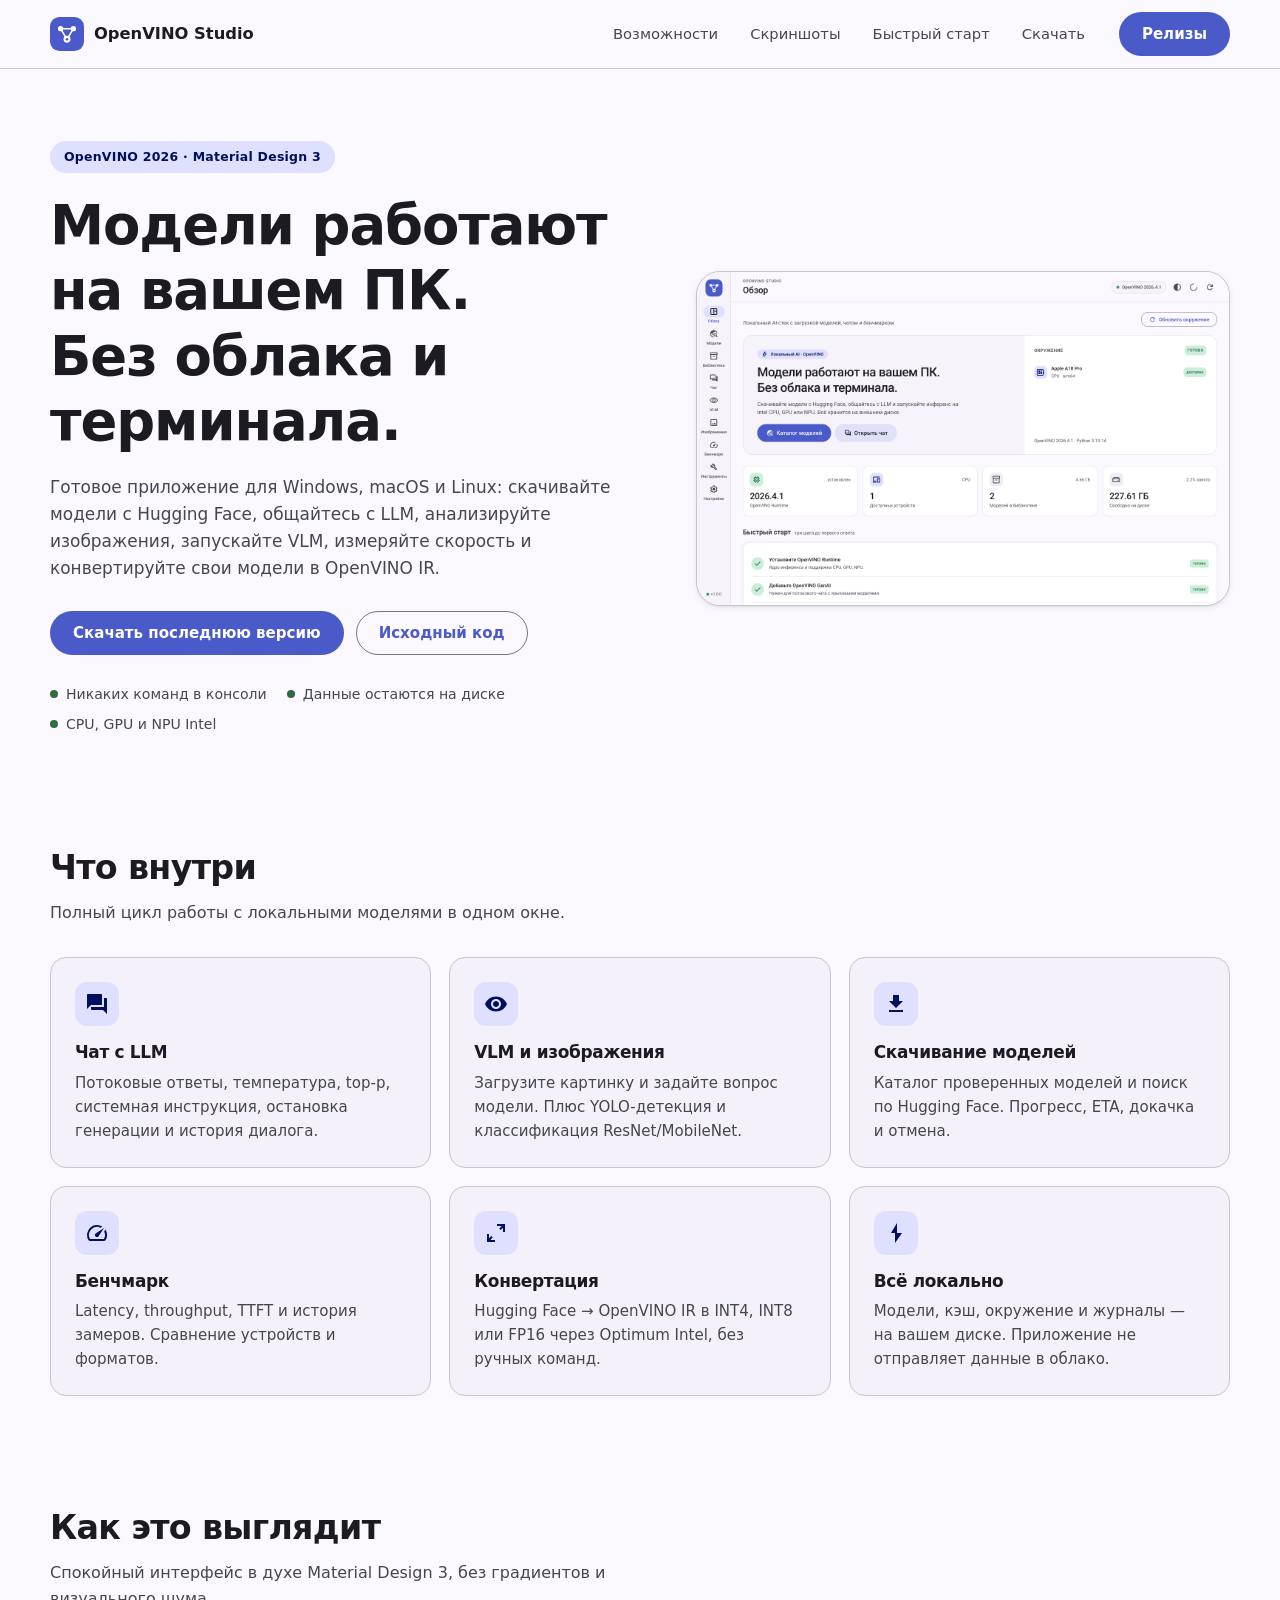
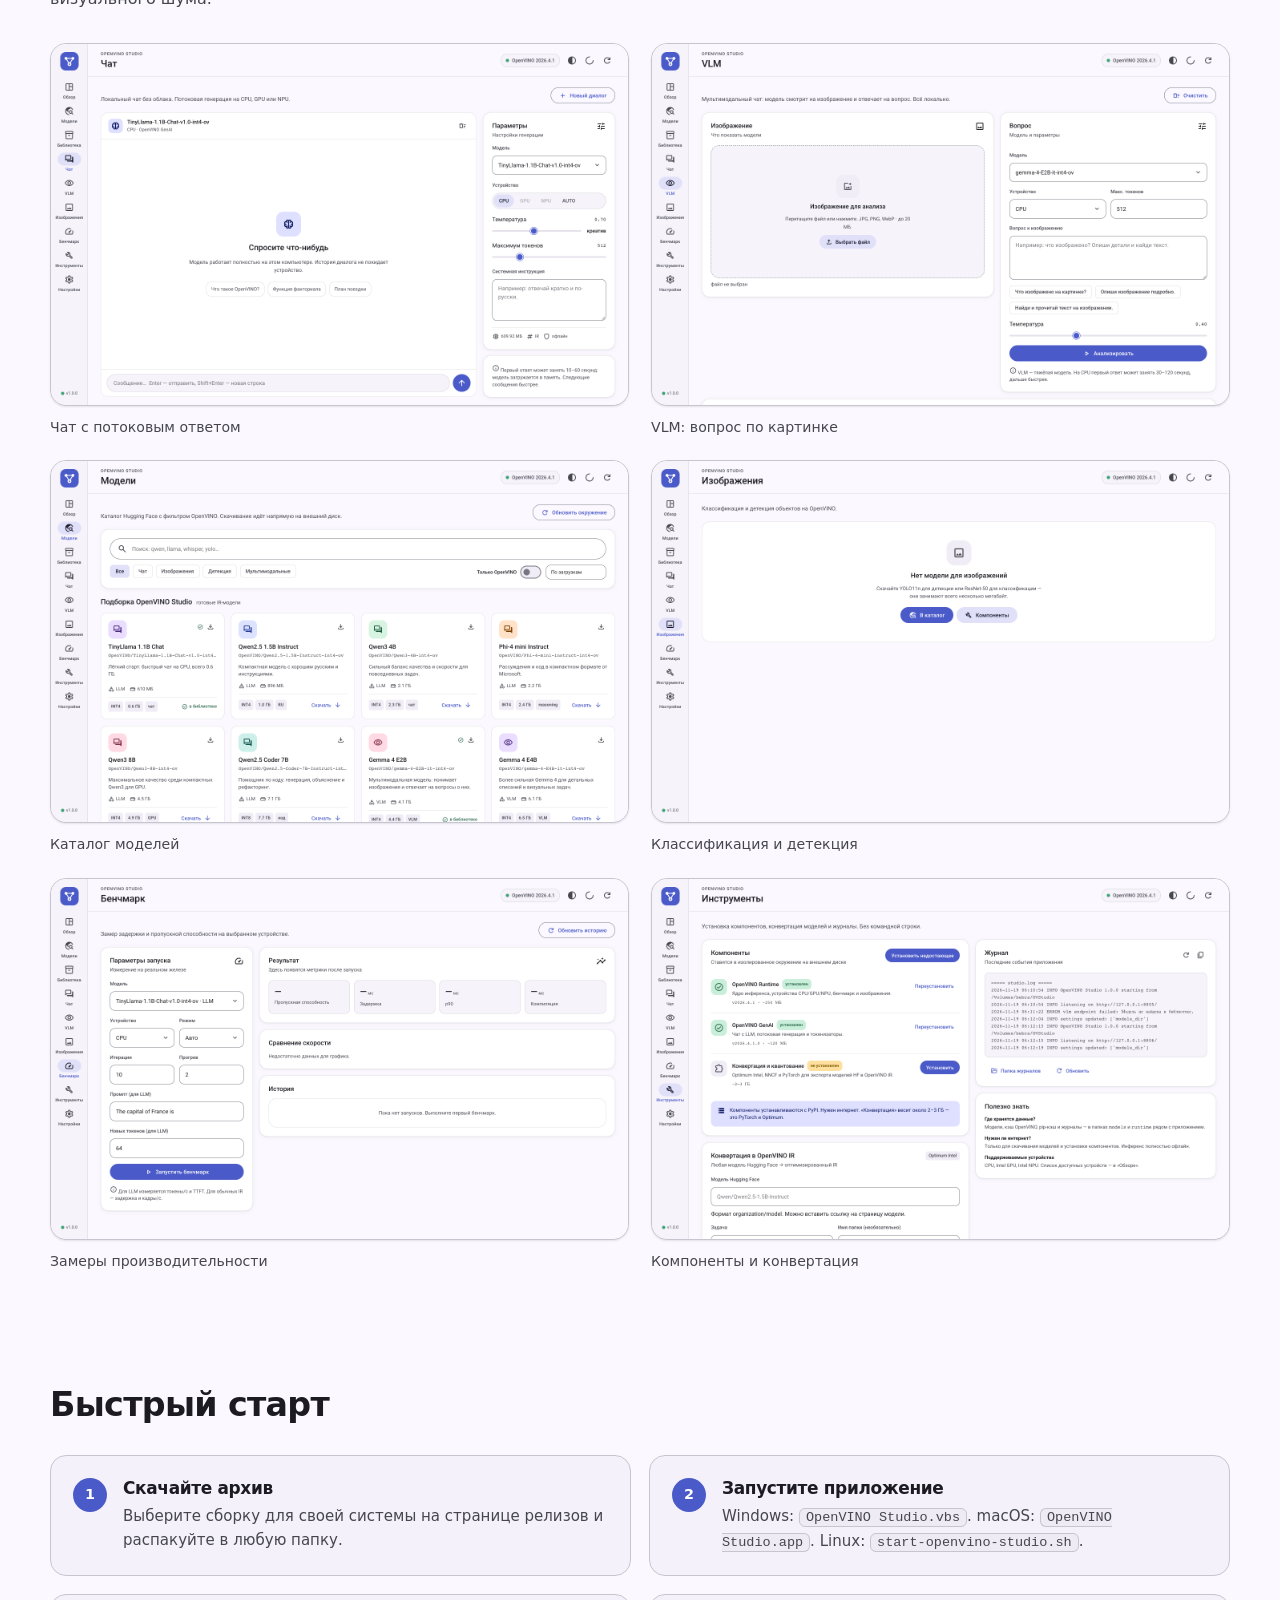
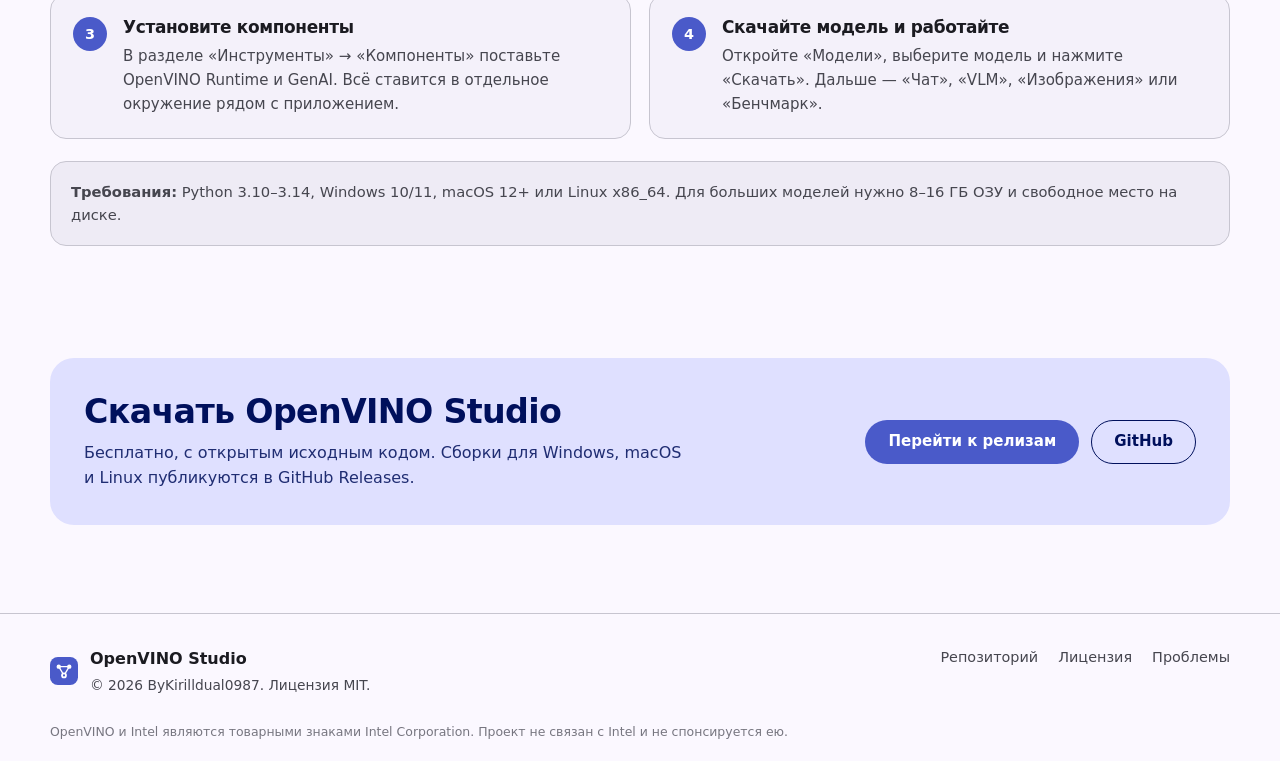
==== docs/index.html @ f20f64ff "OpenVINO Studio 1.1.0 — local AI desktop app with LLM, VLM, vision and benchmarks" ====
<!DOCTYPE html>
<html lang="ru">
<head>
<meta charset="utf-8">
<meta name="viewport" content="width=device-width, initial-scale=1">
<title>OpenVINO Studio — локальный ИИ без терминала</title>
<meta name="description" content="OpenVINO Studio — настольное приложение для запуска моделей на OpenVINO: чат с LLM, VLM, изображения, бенчмарк и конвертация. Без терминала. Windows, macOS, Linux.">
<meta property="og:title" content="OpenVINO Studio">
<meta property="og:description" content="Локальный ИИ на вашем ПК. Без облака и терминала.">
<meta property="og:image" content="assets/overview.png">
<link rel="icon" href="assets/logo.svg" type="image/svg+xml">
<link rel="stylesheet" href="styles.css">
</head>
<body>
<header class="topbar">
  <div class="wrap topbar-inner">
    <a class="brand" href="#top">
      <img src="assets/logo.svg" alt="" width="34" height="34">
      <span>OpenVINO Studio</span>
    </a>
    <nav class="nav">
      <a href="#features">Возможности</a>
      <a href="#screens">Скриншоты</a>
      <a href="#start">Быстрый старт</a>
      <a href="#download">Скачать</a>
    </nav>
    <a class="btn filled" href="https://github.com/kirilldual0987/openvino-studio/releases/latest">Релизы</a>
  </div>
</header>

<main id="top">
  <section class="hero wrap">
    <div class="hero-copy">
      <span class="chip">OpenVINO 2026 · Material Design 3</span>
      <h1>Модели работают на вашем ПК.<br>Без облака и терминала.</h1>
      <p class="lead">Готовое приложение для Windows, macOS и Linux: скачивайте модели с Hugging Face, общайтесь с LLM, анализируйте изображения, запускайте VLM, измеряйте скорость и конвертируйте свои модели в OpenVINO IR.</p>
      <div class="hero-actions">
        <a class="btn filled" href="https://github.com/kirilldual0987/openvino-studio/releases/latest">Скачать последнюю версию</a>
        <a class="btn outlined" href="https://github.com/kirilldual0987/openvino-studio">Исходный код</a>
      </div>
      <ul class="hero-facts">
        <li>Никаких команд в консоли</li>
        <li>Данные остаются на диске</li>
        <li>CPU, GPU и NPU Intel</li>
      </ul>
    </div>
    <div class="hero-art">
      <img src="assets/overview.png" alt="Обзор OpenVINO Studio" loading="lazy">
    </div>
  </section>

  <section class="wrap features" id="features">
    <h2>Что внутри</h2>
    <p class="section-lead">Полный цикл работы с локальными моделями в одном окне.</p>
    <div class="grid">
      <article class="card">
        <div class="card-icon"><svg viewBox="0 0 24 24" width="24" height="24" aria-hidden="true"><path fill="currentColor" d="M21 6h-2v9H6v2c0 .55.45 1 1 1h11l4 4V7c0-.55-.45-1-1-1zm-4 6V3c0-.55-.45-1-1-1H3c-.55 0-1 .45-1 1v14l4-4h10c.55 0 1-.45 1-1z"/></svg></div>
        <h3>Чат с LLM</h3>
        <p>Потоковые ответы, температура, top-p, системная инструкция, остановка генерации и история диалога.</p>
      </article>
      <article class="card">
        <div class="card-icon"><svg viewBox="0 0 24 24" width="24" height="24" aria-hidden="true"><path fill="currentColor" d="M12 4.5C7 4.5 2.73 7.61 1 12c1.73 4.39 6 7.5 11 7.5s9.27-3.11 11-7.5c-1.73-4.39-6-7.5-11-7.5zm0 12.5c-2.76 0-5-2.24-5-5s2.24-5 5-5 5 2.24 5 5-2.24 5-5 5zm0-8c-1.66 0-3 1.34-3 3s1.34 3 3 3 3-1.34 3-3-1.34-3-3-3z"/></svg></div>
        <h3>VLM и изображения</h3>
        <p>Загрузите картинку и задайте вопрос модели. Плюс YOLO-детекция и классификация ResNet/MobileNet.</p>
      </article>
      <article class="card">
        <div class="card-icon"><svg viewBox="0 0 24 24" width="24" height="24" aria-hidden="true"><path fill="currentColor" d="M19 9h-4V3H9v6H5l7 7 7-7zM5 18v2h14v-2H5z"/></svg></div>
        <h3>Скачивание моделей</h3>
        <p>Каталог проверенных моделей и поиск по Hugging Face. Прогресс, ETA, докачка и отмена.</p>
      </article>
      <article class="card">
        <div class="card-icon"><svg viewBox="0 0 24 24" width="24" height="24" aria-hidden="true"><path fill="currentColor" d="M20.38 8.57l-1.23 1.85a8 8 0 0 1-.22 7.58H5.07A8 8 0 0 1 15.58 6.85l1.85-1.23A10 10 0 0 0 3.35 19a2 2 0 0 0 1.72 1h13.85a2 2 0 0 0 1.74-1 10 10 0 0 0-.27-10.44zm-9.79 6.84a2 2 0 0 0 2.83 0l5.66-8.49-8.49 5.66a2 2 0 0 0 0 2.83z"/></svg></div>
        <h3>Бенчмарк</h3>
        <p>Latency, throughput, TTFT и история замеров. Сравнение устройств и форматов.</p>
      </article>
      <article class="card">
        <div class="card-icon"><svg viewBox="0 0 24 24" width="24" height="24" aria-hidden="true"><path fill="currentColor" d="M21 11h-2V6.83l-2.29 2.29-1.42-1.42L17.59 5H13V3h8v8zM3 13h2v4.17l2.29-2.29 1.42 1.42L6.41 19H11v2H3v-8z"/></svg></div>
        <h3>Конвертация</h3>
        <p>Hugging Face → OpenVINO IR в INT4, INT8 или FP16 через Optimum Intel, без ручных команд.</p>
      </article>
      <article class="card">
        <div class="card-icon"><svg viewBox="0 0 24 24" width="24" height="24" aria-hidden="true"><path fill="currentColor" d="M13 2.05V12h5l-7 9.95V12H7l6-9.95z"/></svg></div>
        <h3>Всё локально</h3>
        <p>Модели, кэш, окружение и журналы — на вашем диске. Приложение не отправляет данные в облако.</p>
      </article>
    </div>
  </section>

  <section class="wrap screens" id="screens">
    <h2>Как это выглядит</h2>
    <p class="section-lead">Спокойный интерфейс в духе Material Design 3, без градиентов и визуального шума.</p>
    <div class="screen-grid">
      <figure class="screen">
        <img src="assets/chat.png" alt="Чат с локальной моделью" loading="lazy">
        <figcaption>Чат с потоковым ответом</figcaption>
      </figure>
      <figure class="screen">
        <img src="assets/vlm.png" alt="Анализ изображения" loading="lazy">
        <figcaption>VLM: вопрос по картинке</figcaption>
      </figure>
      <figure class="screen">
        <img src="assets/models.png" alt="Каталог моделей" loading="lazy">
        <figcaption>Каталог моделей</figcaption>
      </figure>
      <figure class="screen">
        <img src="assets/images.png" alt="Классификация изображений" loading="lazy">
        <figcaption>Классификация и детекция</figcaption>
      </figure>
      <figure class="screen">
        <img src="assets/benchmark.png" alt="Бенчмарк" loading="lazy">
        <figcaption>Замеры производительности</figcaption>
      </figure>
      <figure class="screen">
        <img src="assets/tools.png" alt="Инструменты" loading="lazy">
        <figcaption>Компоненты и конвертация</figcaption>
      </figure>
    </div>
  </section>

  <section class="wrap start" id="start">
    <h2>Быстрый старт</h2>
    <div class="steps">
      <div class="step">
        <span class="step-num">1</span>
        <div>
          <h3>Скачайте архив</h3>
          <p>Выберите сборку для своей системы на странице релизов и распакуйте в любую папку.</p>
        </div>
      </div>
      <div class="step">
        <span class="step-num">2</span>
        <div>
          <h3>Запустите приложение</h3>
          <p>Windows: <code>OpenVINO Studio.vbs</code>. macOS: <code>OpenVINO Studio.app</code>. Linux: <code>start-openvino-studio.sh</code>.</p>
        </div>
      </div>
      <div class="step">
        <span class="step-num">3</span>
        <div>
          <h3>Установите компоненты</h3>
          <p>В разделе «Инструменты» → «Компоненты» поставьте OpenVINO Runtime и GenAI. Всё ставится в отдельное окружение рядом с приложением.</p>
        </div>
      </div>
      <div class="step">
        <span class="step-num">4</span>
        <div>
          <h3>Скачайте модель и работайте</h3>
          <p>Откройте «Модели», выберите модель и нажмите «Скачать». Дальше — «Чат», «VLM», «Изображения» или «Бенчмарк».</p>
        </div>
      </div>
    </div>
    <div class="note">
      <strong>Требования:</strong> Python 3.10–3.14, Windows 10/11, macOS 12+ или Linux x86_64. Для больших моделей нужно 8–16 ГБ ОЗУ и свободное место на диске.
    </div>
  </section>

  <section class="wrap download" id="download">
    <div class="download-card">
      <div>
        <h2>Скачать OpenVINO Studio</h2>
        <p>Бесплатно, с открытым исходным кодом. Сборки для Windows, macOS и Linux публикуются в GitHub Releases.</p>
      </div>
      <div class="download-actions">
        <a class="btn filled" href="https://github.com/kirilldual0987/openvino-studio/releases/latest">Перейти к релизам</a>
        <a class="btn outlined" href="https://github.com/kirilldual0987/openvino-studio">GitHub</a>
      </div>
    </div>
  </section>
</main>

<footer class="footer">
  <div class="wrap footer-inner">
    <div class="footer-brand">
      <img src="assets/logo.svg" alt="" width="28" height="28">
      <div>
        <strong>OpenVINO Studio</strong>
        <p>© 2026 ByKirilldual0987. Лицензия MIT.</p>
      </div>
    </div>
    <div class="footer-links">
      <a href="https://github.com/kirilldual0987/openvino-studio">Репозиторий</a>
      <a href="https://github.com/kirilldual0987/openvino-studio/blob/main/LICENSE">Лицензия</a>
      <a href="https://github.com/kirilldual0987/openvino-studio/issues">Проблемы</a>
    </div>
  </div>
  <div class="wrap trademark">
    OpenVINO и Intel являются товарными знаками Intel Corporation. Проект не связан с Intel и не спонсируется ею.
  </div>
</footer>
</body>
</html>
---- docs/styles.css ----
/* OpenVINO Studio — flat Material 3 surfaces. No gradients. */
:root {
  --primary: #4a5ac9;
  --primary-container: #dfe0ff;
  --on-primary-container: #00105c;
  --surface: #fbf8ff;
  --surface-1: #f4f1fa;
  --surface-2: #eeebf5;
  --surface-3: #e8e5ef;
  --surface-high: #e2dfe9;
  --on-surface: #1b1b21;
  --on-surface-variant: #46464f;
  --outline: #777680;
  --outline-variant: #c7c5d0;
  --success: #2e6b3f;
  --success-container: #d7f0dc;
  --radius-sm: 8px;
  --radius: 16px;
  --radius-lg: 24px;
  --radius-xl: 32px;
  --shadow-1: 0 1px 2px rgba(0, 0, 0, .06), 0 1px 3px rgba(0, 0, 0, .04);
  --shadow-2: 0 2px 6px rgba(0, 0, 0, .07), 0 1px 2px rgba(0, 0, 0, .05);
  --max: 1180px;
}
@media (prefers-color-scheme: dark) {
  :root {
    --primary: #b9c3ff;
    --primary-container: #313e8f;
    --on-primary-container: #dfe0ff;
    --surface: #131318;
    --surface-1: #1b1b21;
    --surface-2: #1f1f25;
    --surface-3: #232329;
    --surface-high: #2a2a31;
    --on-surface: #e6e1e9;
    --on-surface-variant: #c7c5d0;
    --outline: #918f9a;
    --outline-variant: #46464f;
    --success: #9bd6a8;
    --success-container: #1f3a28;
    --shadow-1: 0 1px 2px rgba(0, 0, 0, .4);
    --shadow-2: 0 2px 8px rgba(0, 0, 0, .5);
  }
}
* { box-sizing: border-box; }
html { scroll-behavior: smooth; }
body {
  margin: 0;
  font-family: "Roboto", "Segoe UI", system-ui, -apple-system, sans-serif;
  background: var(--surface);
  color: var(--on-surface);
  line-height: 1.6;
  -webkit-font-smoothing: antialiased;
}
img { max-width: 100%; display: block; }
a { color: inherit; }
.wrap { width: min(var(--max), calc(100% - 48px)); margin: 0 auto; }
h1, h2, h3 { line-height: 1.2; letter-spacing: -.02em; margin: 0; }
h1 { font-size: clamp(2rem, 4.4vw, 3.4rem); font-weight: 700; }
h2 { font-size: clamp(1.5rem, 2.6vw, 2.1rem); font-weight: 700; }
h3 { font-size: 1.06rem; font-weight: 600; }
p { margin: 0; }
code {
  font-family: ui-monospace, "Cascadia Code", Consolas, monospace;
  font-size: .9em;
  background: var(--surface-2);
  border: 1px solid var(--outline-variant);
  border-radius: 6px;
  padding: 1px 6px;
}

/* Top bar */
.topbar {
  position: sticky;
  top: 0;
  z-index: 20;
  background: var(--surface);
  border-bottom: 1px solid var(--outline-variant);
}
.topbar-inner { display: flex; align-items: center; gap: 20px; height: 68px; }
.brand { display: flex; align-items: center; gap: 10px; font-weight: 700; text-decoration: none; font-size: 1.02rem; }
.nav { display: flex; gap: 4px; margin-left: auto; }
.nav a {
  text-decoration: none;
  color: var(--on-surface-variant);
  font-size: .92rem;
  font-weight: 500;
  padding: 8px 14px;
  border-radius: 999px;
}
.nav a:hover { background: var(--surface-2); color: var(--on-surface); }

/* Buttons */
.btn {
  display: inline-flex;
  align-items: center;
  justify-content: center;
  gap: 8px;
  min-height: 44px;
  padding: 0 22px;
  border-radius: 999px;
  font-weight: 600;
  font-size: .94rem;
  text-decoration: none;
  border: 1px solid transparent;
  transition: background-color .15s ease, border-color .15s ease;
  white-space: nowrap;
}
.btn.filled { background: var(--primary); color: #fff; }
@media (prefers-color-scheme: dark) { .btn.filled { color: #10131f; } }
.btn.filled:hover { background: color-mix(in srgb, var(--primary) 88%, #000); }
.btn.outlined { border-color: var(--outline); color: var(--primary); background: transparent; }
.btn.outlined:hover { background: var(--surface-2); }

/* Hero */
.hero {
  display: grid;
  grid-template-columns: 1.05fr .95fr;
  gap: 56px;
  align-items: center;
  padding: 72px 0 56px;
}
.chip {
  display: inline-block;
  background: var(--primary-container);
  color: var(--on-primary-container);
  font-size: .78rem;
  font-weight: 600;
  letter-spacing: .02em;
  padding: 6px 14px;
  border-radius: 999px;
  margin-bottom: 20px;
}
.lead { color: var(--on-surface-variant); font-size: 1.06rem; margin-top: 20px; max-width: 56ch; }
.hero-actions { display: flex; flex-wrap: wrap; gap: 12px; margin-top: 28px; }
.hero-facts {
  list-style: none;
  padding: 0;
  margin: 28px 0 0;
  display: flex;
  flex-wrap: wrap;
  gap: 8px 20px;
  color: var(--on-surface-variant);
  font-size: .88rem;
}
.hero-facts li { display: flex; align-items: center; gap: 8px; }
.hero-facts li::before {
  content: "";
  width: 8px; height: 8px;
  border-radius: 50%;
  background: var(--success);
}
.hero-art {
  border: 1px solid var(--outline-variant);
  border-radius: var(--radius-lg);
  overflow: hidden;
  background: var(--surface-1);
  box-shadow: var(--shadow-2);
}
.hero-art img { width: 100%; height: auto; }

/* Sections */
section { padding: 56px 0; }
.section-lead { color: var(--on-surface-variant); margin-top: 12px; max-width: 62ch; }
.features .grid {
  display: grid;
  grid-template-columns: repeat(3, 1fr);
  gap: 18px;
  margin-top: 32px;
}
.card {
  background: var(--surface-1);
  border: 1px solid var(--outline-variant);
  border-radius: var(--radius);
  padding: 24px;
}
.card-icon {
  width: 44px; height: 44px;
  display: grid; place-items: center;
  border-radius: 12px;
  background: var(--primary-container);
  color: var(--on-primary-container);
  margin-bottom: 16px;
}
.card p { color: var(--on-surface-variant); font-size: .94rem; margin-top: 8px; }

/* Screens */
.screen-grid {
  display: grid;
  grid-template-columns: repeat(2, 1fr);
  gap: 22px;
  margin-top: 32px;
}
.screen { margin: 0; }
.screen img {
  width: 100%;
  border: 1px solid var(--outline-variant);
  border-radius: var(--radius);
  background: var(--surface-1);
  box-shadow: var(--shadow-1);
}
.screen figcaption { color: var(--on-surface-variant); font-size: .88rem; margin-top: 10px; }

/* Steps */
.steps { display: grid; grid-template-columns: repeat(2, 1fr); gap: 18px; margin-top: 30px; }
.step {
  display: flex;
  gap: 16px;
  background: var(--surface-1);
  border: 1px solid var(--outline-variant);
  border-radius: var(--radius);
  padding: 22px;
}
.step-num {
  flex: 0 0 34px;
  height: 34px;
  border-radius: 50%;
  display: grid;
  place-items: center;
  background: var(--primary);
  color: #fff;
  font-weight: 700;
  font-size: .9rem;
}
@media (prefers-color-scheme: dark) { .step-num { color: #10131f; } }
.step p { color: var(--on-surface-variant); font-size: .94rem; margin-top: 6px; }
.note {
  margin-top: 22px;
  padding: 18px 20px;
  border-radius: var(--radius);
  background: var(--surface-2);
  border: 1px solid var(--outline-variant);
  color: var(--on-surface-variant);
  font-size: .92rem;
}

/* Download */
.download-card {
  display: flex;
  align-items: center;
  justify-content: space-between;
  gap: 28px;
  background: var(--primary-container);
  color: var(--on-primary-container);
  border-radius: var(--radius-lg);
  padding: 34px;
}
.download-card p { margin-top: 8px; opacity: .86; max-width: 60ch; }
.download-actions { display: flex; gap: 12px; flex-wrap: wrap; }
.download-card .btn.filled { background: var(--primary); color: #fff; }
.download-card .btn.outlined { border-color: currentColor; color: inherit; }

/* Footer */
.footer { border-top: 1px solid var(--outline-variant); margin-top: 32px; padding: 32px 0 20px; }
.footer-inner { display: flex; justify-content: space-between; gap: 24px; align-items: flex-start; }
.footer-brand { display: flex; gap: 12px; align-items: center; }
.footer-brand p { color: var(--on-surface-variant); font-size: .86rem; margin-top: 2px; }
.footer-links { display: flex; gap: 20px; flex-wrap: wrap; }
.footer-links a { color: var(--on-surface-variant); text-decoration: none; font-size: .9rem; }
.footer-links a:hover { color: var(--primary); }
.trademark { color: var(--outline); font-size: .78rem; margin-top: 26px; }

@media (max-width: 980px) {
  .hero { grid-template-columns: 1fr; gap: 36px; padding: 48px 0 32px; }
  .features .grid { grid-template-columns: repeat(2, 1fr); }
  .nav { display: none; }
}
@media (max-width: 680px) {
  .wrap { width: calc(100% - 32px); }
  .features .grid, .screen-grid, .steps { grid-template-columns: 1fr; }
  .download-card { flex-direction: column; align-items: flex-start; padding: 26px; }
  .footer-inner { flex-direction: column; }
  .topbar-inner { height: 62px; }
  .btn { padding: 0 18px; }
}
@media (prefers-reduced-motion: reduce) {
  html { scroll-behavior: auto; }
  .btn { transition: none; }
}
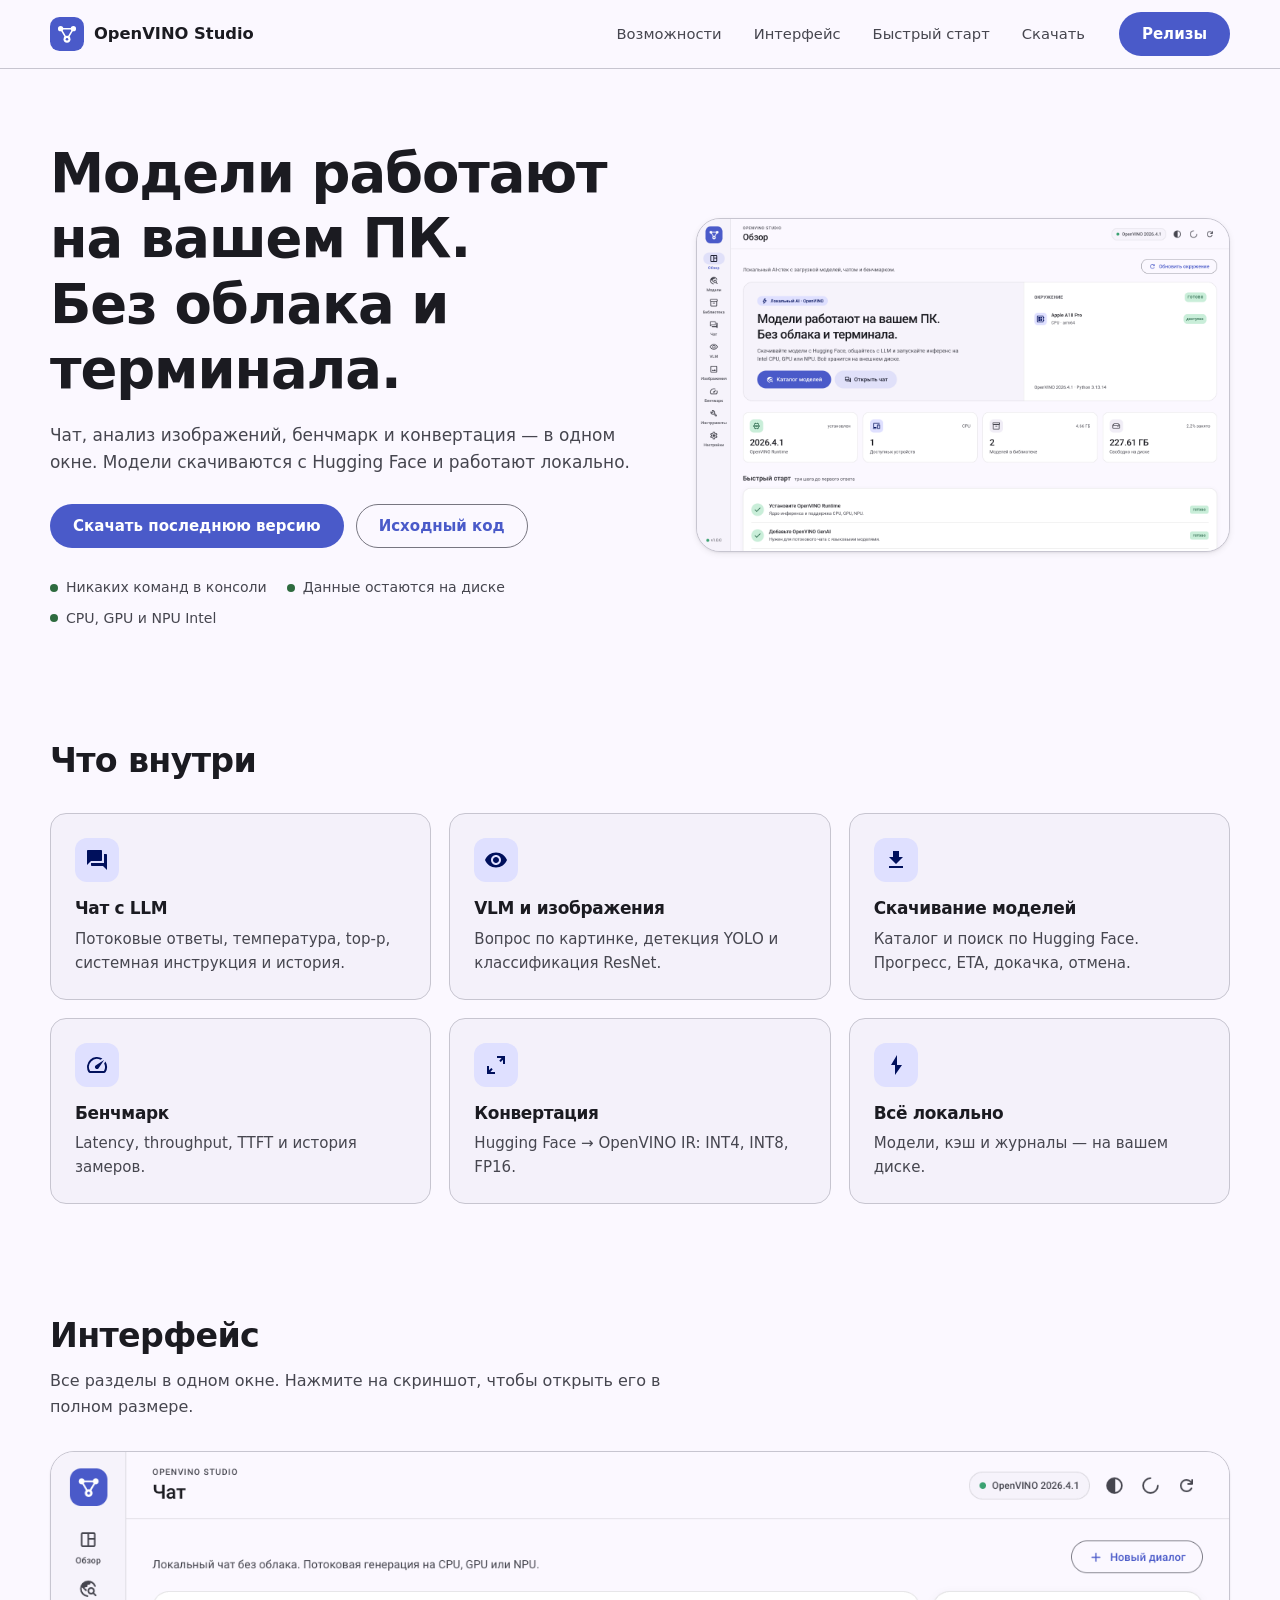
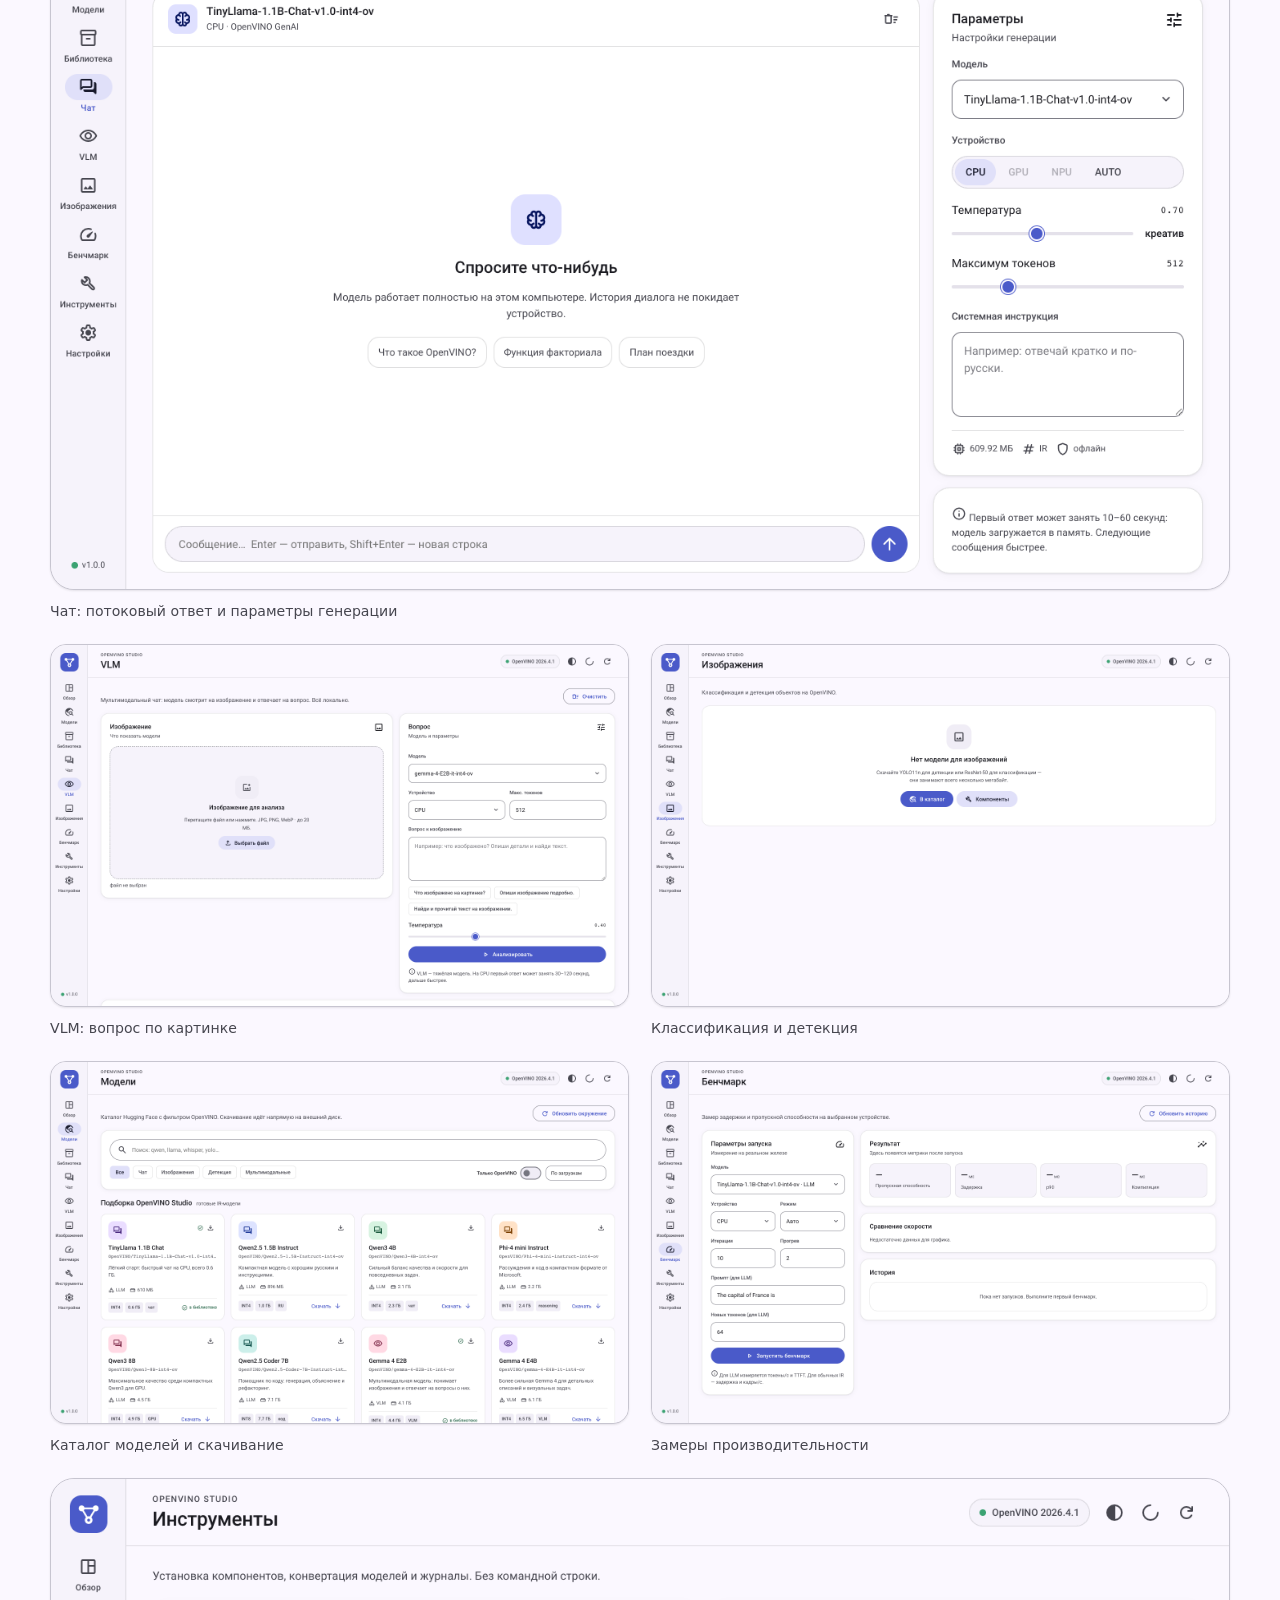
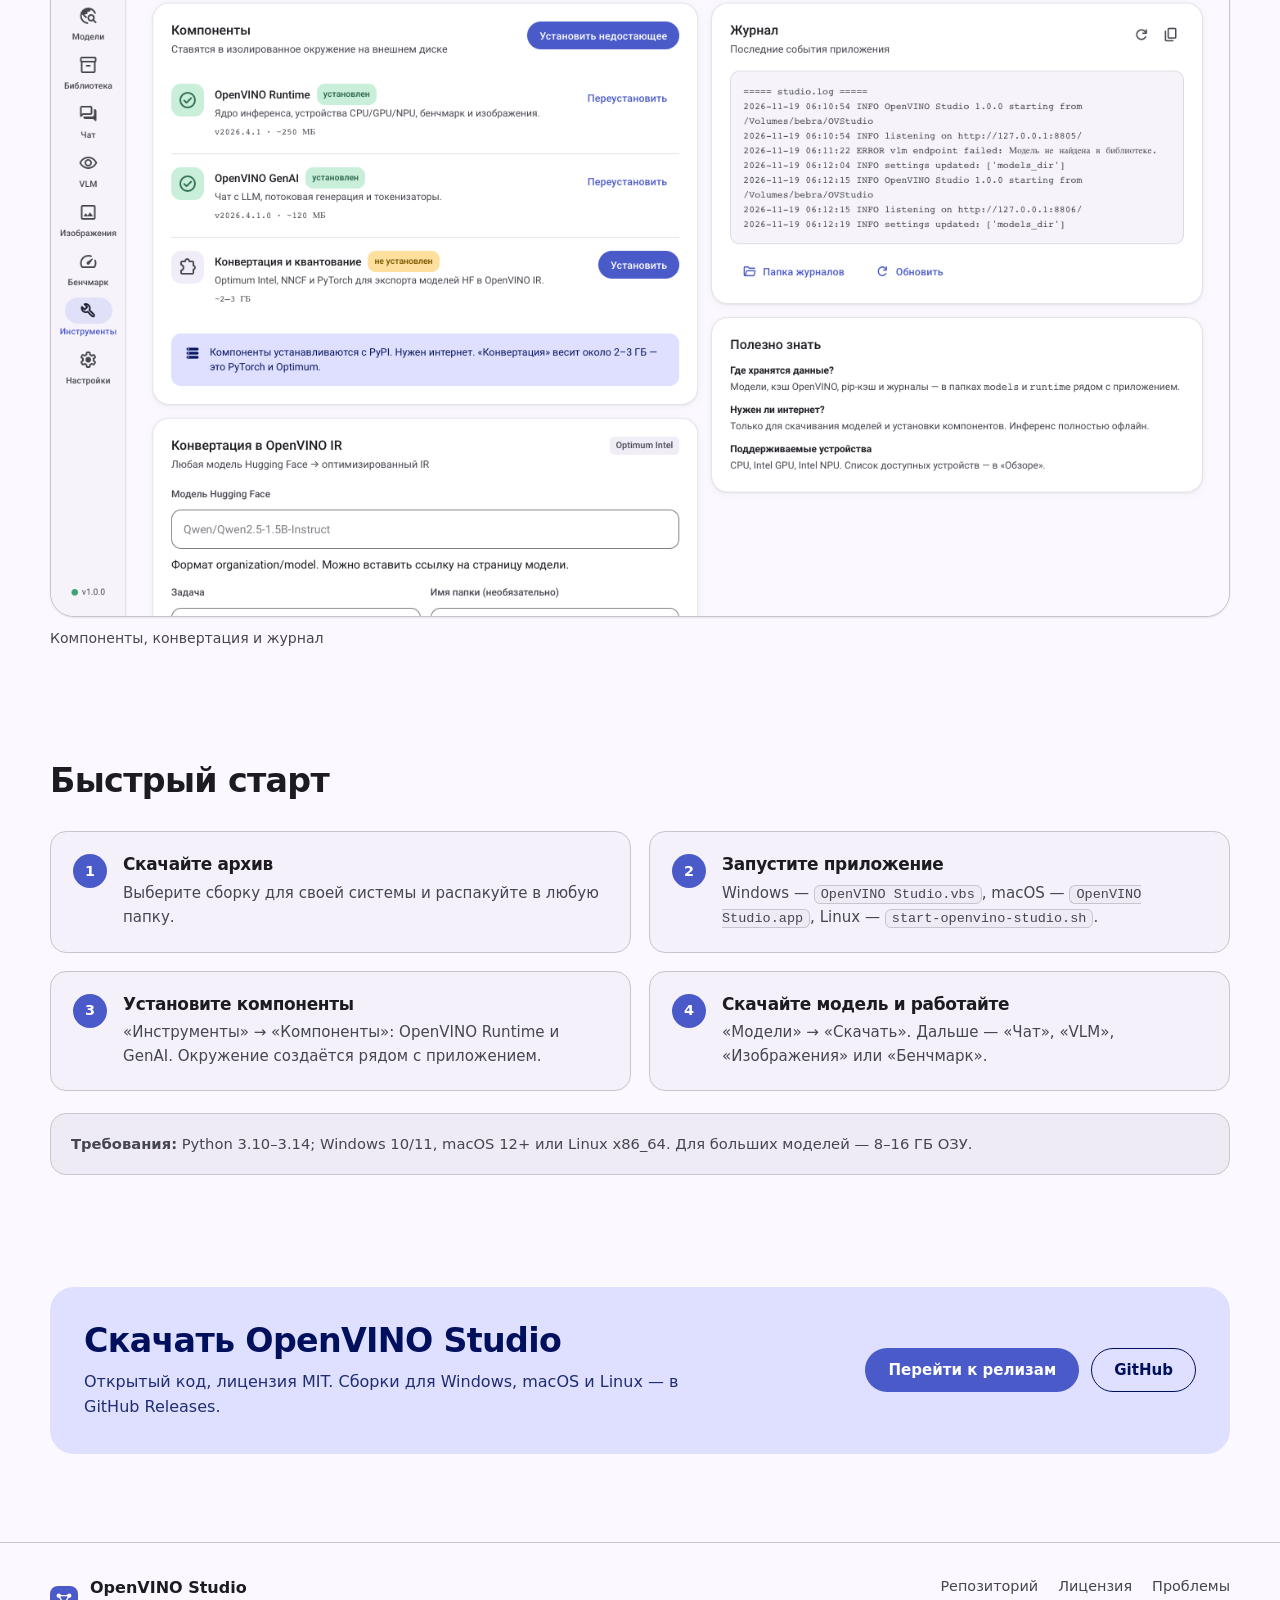
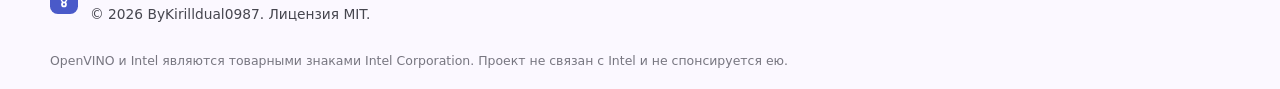
==== commit 92faf347: "site: tighten copy, remove design badge, larger screenshots" ====
--- a/docs/index.html
+++ b/docs/index.html
@@ -20,7 +20,7 @@
     </a>
     <nav class="nav">
       <a href="#features">Возможности</a>
-      <a href="#screens">Скриншоты</a>
+      <a href="#screens">Интерфейс</a>
       <a href="#start">Быстрый старт</a>
       <a href="#download">Скачать</a>
     </nav>
@@ -31,9 +31,8 @@
 <main id="top">
   <section class="hero wrap">
     <div class="hero-copy">
-      <span class="chip">OpenVINO 2026 · Material Design 3</span>
       <h1>Модели работают на вашем ПК.<br>Без облака и терминала.</h1>
-      <p class="lead">Готовое приложение для Windows, macOS и Linux: скачивайте модели с Hugging Face, общайтесь с LLM, анализируйте изображения, запускайте VLM, измеряйте скорость и конвертируйте свои модели в OpenVINO IR.</p>
+      <p class="lead">Чат, анализ изображений, бенчмарк и конвертация — в одном окне. Модели скачиваются с Hugging Face и работают локально.</p>
       <div class="hero-actions">
         <a class="btn filled" href="https://github.com/kirilldual0987/openvino-studio/releases/latest">Скачать последнюю версию</a>
         <a class="btn outlined" href="https://github.com/kirilldual0987/openvino-studio">Исходный код</a>
@@ -51,70 +50,69 @@
 
   <section class="wrap features" id="features">
     <h2>Что внутри</h2>
-    <p class="section-lead">Полный цикл работы с локальными моделями в одном окне.</p>
     <div class="grid">
       <article class="card">
         <div class="card-icon"><svg viewBox="0 0 24 24" width="24" height="24" aria-hidden="true"><path fill="currentColor" d="M21 6h-2v9H6v2c0 .55.45 1 1 1h11l4 4V7c0-.55-.45-1-1-1zm-4 6V3c0-.55-.45-1-1-1H3c-.55 0-1 .45-1 1v14l4-4h10c.55 0 1-.45 1-1z"/></svg></div>
         <h3>Чат с LLM</h3>
-        <p>Потоковые ответы, температура, top-p, системная инструкция, остановка генерации и история диалога.</p>
+        <p>Потоковые ответы, температура, top-p, системная инструкция и история.</p>
       </article>
       <article class="card">
         <div class="card-icon"><svg viewBox="0 0 24 24" width="24" height="24" aria-hidden="true"><path fill="currentColor" d="M12 4.5C7 4.5 2.73 7.61 1 12c1.73 4.39 6 7.5 11 7.5s9.27-3.11 11-7.5c-1.73-4.39-6-7.5-11-7.5zm0 12.5c-2.76 0-5-2.24-5-5s2.24-5 5-5 5 2.24 5 5-2.24 5-5 5zm0-8c-1.66 0-3 1.34-3 3s1.34 3 3 3 3-1.34 3-3-1.34-3-3-3z"/></svg></div>
         <h3>VLM и изображения</h3>
-        <p>Загрузите картинку и задайте вопрос модели. Плюс YOLO-детекция и классификация ResNet/MobileNet.</p>
+        <p>Вопрос по картинке, детекция YOLO и классификация ResNet.</p>
       </article>
       <article class="card">
         <div class="card-icon"><svg viewBox="0 0 24 24" width="24" height="24" aria-hidden="true"><path fill="currentColor" d="M19 9h-4V3H9v6H5l7 7 7-7zM5 18v2h14v-2H5z"/></svg></div>
         <h3>Скачивание моделей</h3>
-        <p>Каталог проверенных моделей и поиск по Hugging Face. Прогресс, ETA, докачка и отмена.</p>
+        <p>Каталог и поиск по Hugging Face. Прогресс, ETA, докачка, отмена.</p>
       </article>
       <article class="card">
         <div class="card-icon"><svg viewBox="0 0 24 24" width="24" height="24" aria-hidden="true"><path fill="currentColor" d="M20.38 8.57l-1.23 1.85a8 8 0 0 1-.22 7.58H5.07A8 8 0 0 1 15.58 6.85l1.85-1.23A10 10 0 0 0 3.35 19a2 2 0 0 0 1.72 1h13.85a2 2 0 0 0 1.74-1 10 10 0 0 0-.27-10.44zm-9.79 6.84a2 2 0 0 0 2.83 0l5.66-8.49-8.49 5.66a2 2 0 0 0 0 2.83z"/></svg></div>
         <h3>Бенчмарк</h3>
-        <p>Latency, throughput, TTFT и история замеров. Сравнение устройств и форматов.</p>
+        <p>Latency, throughput, TTFT и история замеров.</p>
       </article>
       <article class="card">
         <div class="card-icon"><svg viewBox="0 0 24 24" width="24" height="24" aria-hidden="true"><path fill="currentColor" d="M21 11h-2V6.83l-2.29 2.29-1.42-1.42L17.59 5H13V3h8v8zM3 13h2v4.17l2.29-2.29 1.42 1.42L6.41 19H11v2H3v-8z"/></svg></div>
         <h3>Конвертация</h3>
-        <p>Hugging Face → OpenVINO IR в INT4, INT8 или FP16 через Optimum Intel, без ручных команд.</p>
+        <p>Hugging Face → OpenVINO IR: INT4, INT8, FP16.</p>
       </article>
       <article class="card">
         <div class="card-icon"><svg viewBox="0 0 24 24" width="24" height="24" aria-hidden="true"><path fill="currentColor" d="M13 2.05V12h5l-7 9.95V12H7l6-9.95z"/></svg></div>
         <h3>Всё локально</h3>
-        <p>Модели, кэш, окружение и журналы — на вашем диске. Приложение не отправляет данные в облако.</p>
+        <p>Модели, кэш и журналы — на вашем диске.</p>
       </article>
     </div>
   </section>
 
   <section class="wrap screens" id="screens">
-    <h2>Как это выглядит</h2>
-    <p class="section-lead">Спокойный интерфейс в духе Material Design 3, без градиентов и визуального шума.</p>
+    <h2>Интерфейс</h2>
+    <p class="section-lead">Все разделы в одном окне. Нажмите на скриншот, чтобы открыть его в полном размере.</p>
+    <figure class="screen featured">
+      <a href="assets/chat.png" target="_blank" rel="noopener"><img src="assets/chat.png" alt="Чат с локальной моделью" loading="lazy"></a>
+      <figcaption>Чат: потоковый ответ и параметры генерации</figcaption>
+    </figure>
     <div class="screen-grid">
       <figure class="screen">
-        <img src="assets/chat.png" alt="Чат с локальной моделью" loading="lazy">
-        <figcaption>Чат с потоковым ответом</figcaption>
-      </figure>
-      <figure class="screen">
-        <img src="assets/vlm.png" alt="Анализ изображения" loading="lazy">
+        <a href="assets/vlm.png" target="_blank" rel="noopener"><img src="assets/vlm.png" alt="Анализ изображения" loading="lazy"></a>
         <figcaption>VLM: вопрос по картинке</figcaption>
       </figure>
       <figure class="screen">
-        <img src="assets/models.png" alt="Каталог моделей" loading="lazy">
-        <figcaption>Каталог моделей</figcaption>
-      </figure>
-      <figure class="screen">
-        <img src="assets/images.png" alt="Классификация изображений" loading="lazy">
+        <a href="assets/images.png" target="_blank" rel="noopener"><img src="assets/images.png" alt="Классификация изображений" loading="lazy"></a>
         <figcaption>Классификация и детекция</figcaption>
       </figure>
       <figure class="screen">
-        <img src="assets/benchmark.png" alt="Бенчмарк" loading="lazy">
+        <a href="assets/models.png" target="_blank" rel="noopener"><img src="assets/models.png" alt="Каталог моделей" loading="lazy"></a>
+        <figcaption>Каталог моделей и скачивание</figcaption>
+      </figure>
+      <figure class="screen">
+        <a href="assets/benchmark.png" target="_blank" rel="noopener"><img src="assets/benchmark.png" alt="Бенчмарк" loading="lazy"></a>
         <figcaption>Замеры производительности</figcaption>
       </figure>
-      <figure class="screen">
-        <img src="assets/tools.png" alt="Инструменты" loading="lazy">
-        <figcaption>Компоненты и конвертация</figcaption>
-      </figure>
     </div>
+    <figure class="screen wide">
+      <a href="assets/tools.png" target="_blank" rel="noopener"><img src="assets/tools.png" alt="Инструменты" loading="lazy"></a>
+      <figcaption>Компоненты, конвертация и журнал</figcaption>
+    </figure>
   </section>
 
   <section class="wrap start" id="start">
@@ -124,33 +122,33 @@
         <span class="step-num">1</span>
         <div>
           <h3>Скачайте архив</h3>
-          <p>Выберите сборку для своей системы на странице релизов и распакуйте в любую папку.</p>
+          <p>Выберите сборку для своей системы и распакуйте в любую папку.</p>
         </div>
       </div>
       <div class="step">
         <span class="step-num">2</span>
         <div>
           <h3>Запустите приложение</h3>
-          <p>Windows: <code>OpenVINO Studio.vbs</code>. macOS: <code>OpenVINO Studio.app</code>. Linux: <code>start-openvino-studio.sh</code>.</p>
+          <p>Windows — <code>OpenVINO Studio.vbs</code>, macOS — <code>OpenVINO Studio.app</code>, Linux — <code>start-openvino-studio.sh</code>.</p>
         </div>
       </div>
       <div class="step">
         <span class="step-num">3</span>
         <div>
           <h3>Установите компоненты</h3>
-          <p>В разделе «Инструменты» → «Компоненты» поставьте OpenVINO Runtime и GenAI. Всё ставится в отдельное окружение рядом с приложением.</p>
+          <p>«Инструменты» → «Компоненты»: OpenVINO Runtime и GenAI. Окружение создаётся рядом с приложением.</p>
         </div>
       </div>
       <div class="step">
         <span class="step-num">4</span>
         <div>
           <h3>Скачайте модель и работайте</h3>
-          <p>Откройте «Модели», выберите модель и нажмите «Скачать». Дальше — «Чат», «VLM», «Изображения» или «Бенчмарк».</p>
+          <p>«Модели» → «Скачать». Дальше — «Чат», «VLM», «Изображения» или «Бенчмарк».</p>
         </div>
       </div>
     </div>
     <div class="note">
-      <strong>Требования:</strong> Python 3.10–3.14, Windows 10/11, macOS 12+ или Linux x86_64. Для больших моделей нужно 8–16 ГБ ОЗУ и свободное место на диске.
+      <strong>Требования:</strong> Python 3.10–3.14; Windows 10/11, macOS 12+ или Linux x86_64. Для больших моделей — 8–16 ГБ ОЗУ.
     </div>
   </section>
 
@@ -158,7 +156,7 @@
     <div class="download-card">
       <div>
         <h2>Скачать OpenVINO Studio</h2>
-        <p>Бесплатно, с открытым исходным кодом. Сборки для Windows, macOS и Linux публикуются в GitHub Releases.</p>
+        <p>Открытый код, лицензия MIT. Сборки для Windows, macOS и Linux — в GitHub Releases.</p>
       </div>
       <div class="download-actions">
         <a class="btn filled" href="https://github.com/kirilldual0987/openvino-studio/releases/latest">Перейти к релизам</a>
--- a/docs/styles.css
+++ b/docs/styles.css
@@ -120,17 +120,6 @@
   align-items: center;
   padding: 72px 0 56px;
 }
-.chip {
-  display: inline-block;
-  background: var(--primary-container);
-  color: var(--on-primary-container);
-  font-size: .78rem;
-  font-weight: 600;
-  letter-spacing: .02em;
-  padding: 6px 14px;
-  border-radius: 999px;
-  margin-bottom: 20px;
-}
 .lead { color: var(--on-surface-variant); font-size: 1.06rem; margin-top: 20px; max-width: 56ch; }
 .hero-actions { display: flex; flex-wrap: wrap; gap: 12px; margin-top: 28px; }
 .hero-facts {
@@ -192,14 +181,22 @@
   margin-top: 32px;
 }
 .screen { margin: 0; }
+.screen a { display: block; }
 .screen img {
   width: 100%;
   border: 1px solid var(--outline-variant);
   border-radius: var(--radius);
   background: var(--surface-1);
   box-shadow: var(--shadow-1);
-}
+  transition: border-color .15s ease;
+}
+.screen a:hover img { border-color: var(--primary); }
 .screen figcaption { color: var(--on-surface-variant); font-size: .88rem; margin-top: 10px; }
+.screen.featured { margin-top: 32px; }
+.screen.featured img { border-radius: var(--radius-lg); }
+.screen.wide { margin-top: 22px; }
+.screen.wide img { border-radius: var(--radius-lg); }
+.screen-grid { margin-top: 22px; }
 
 /* Steps */
 .steps { display: grid; grid-template-columns: repeat(2, 1fr); gap: 18px; margin-top: 30px; }
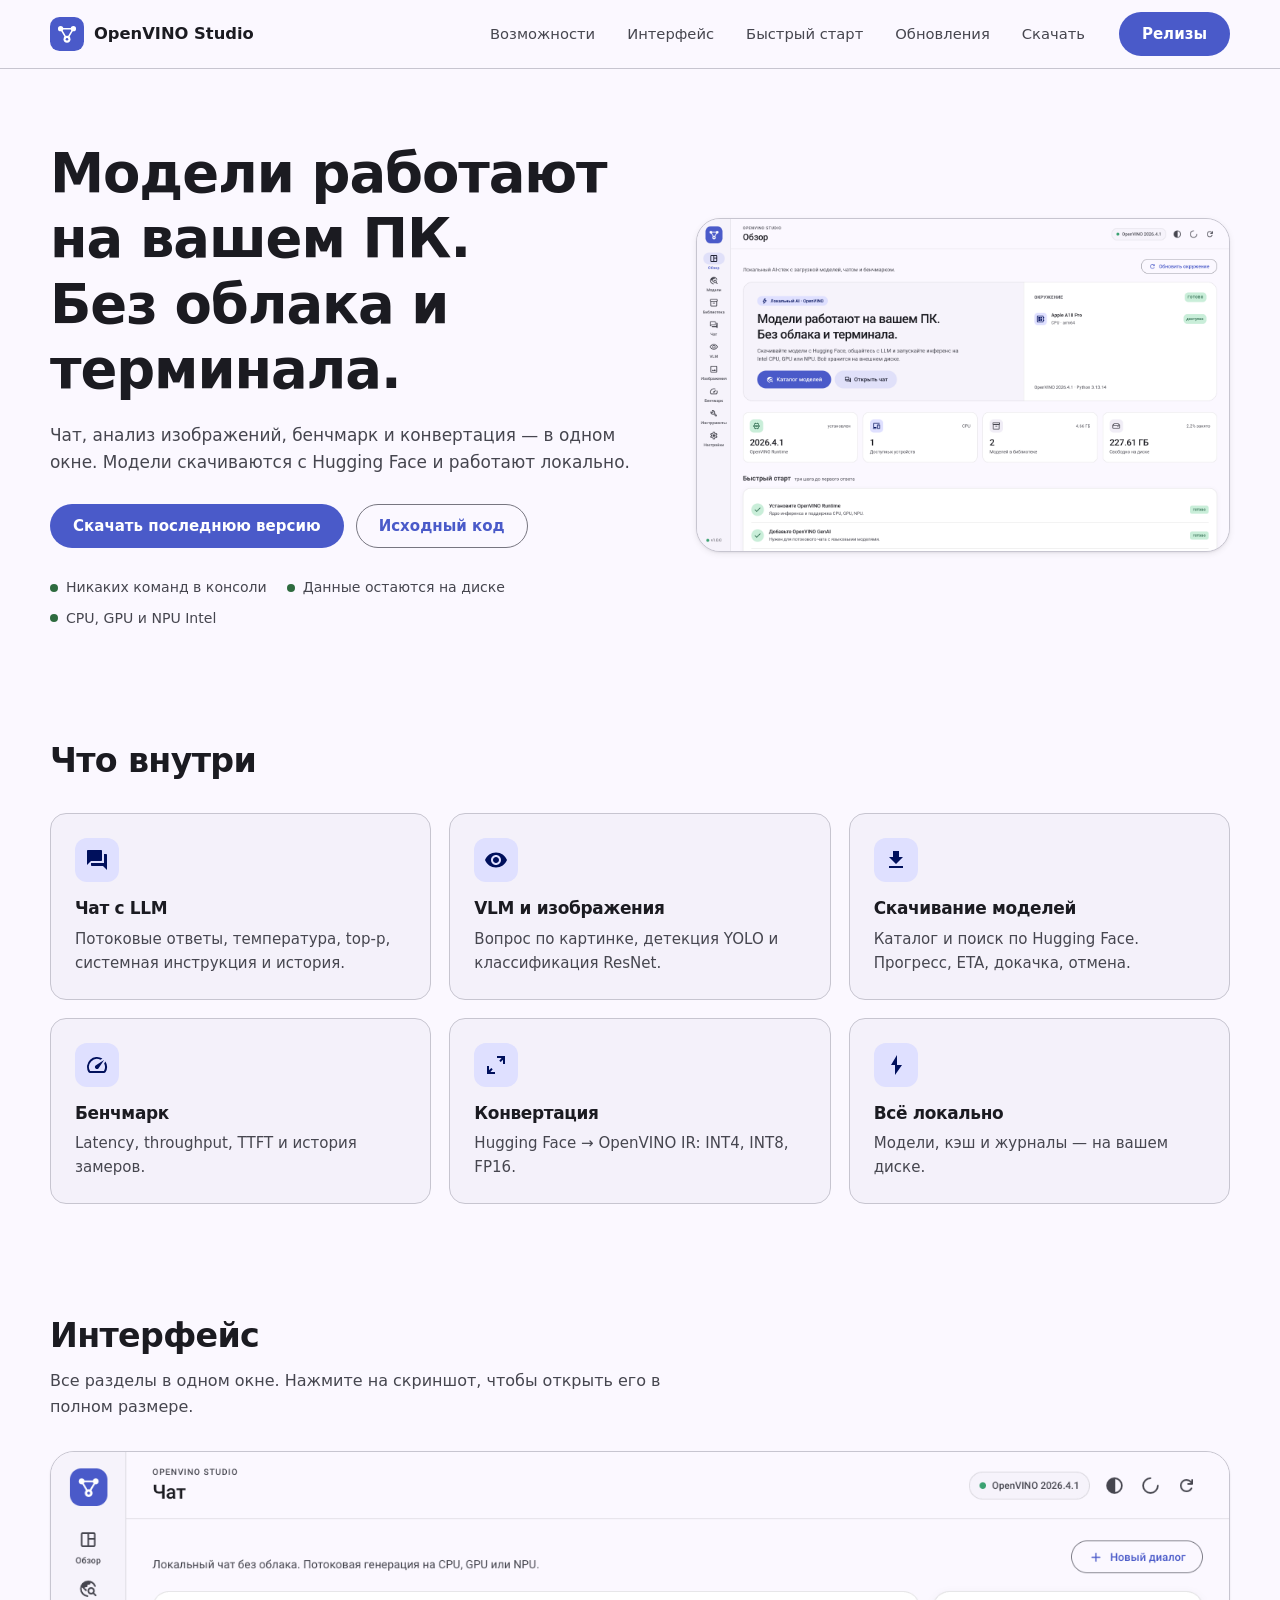
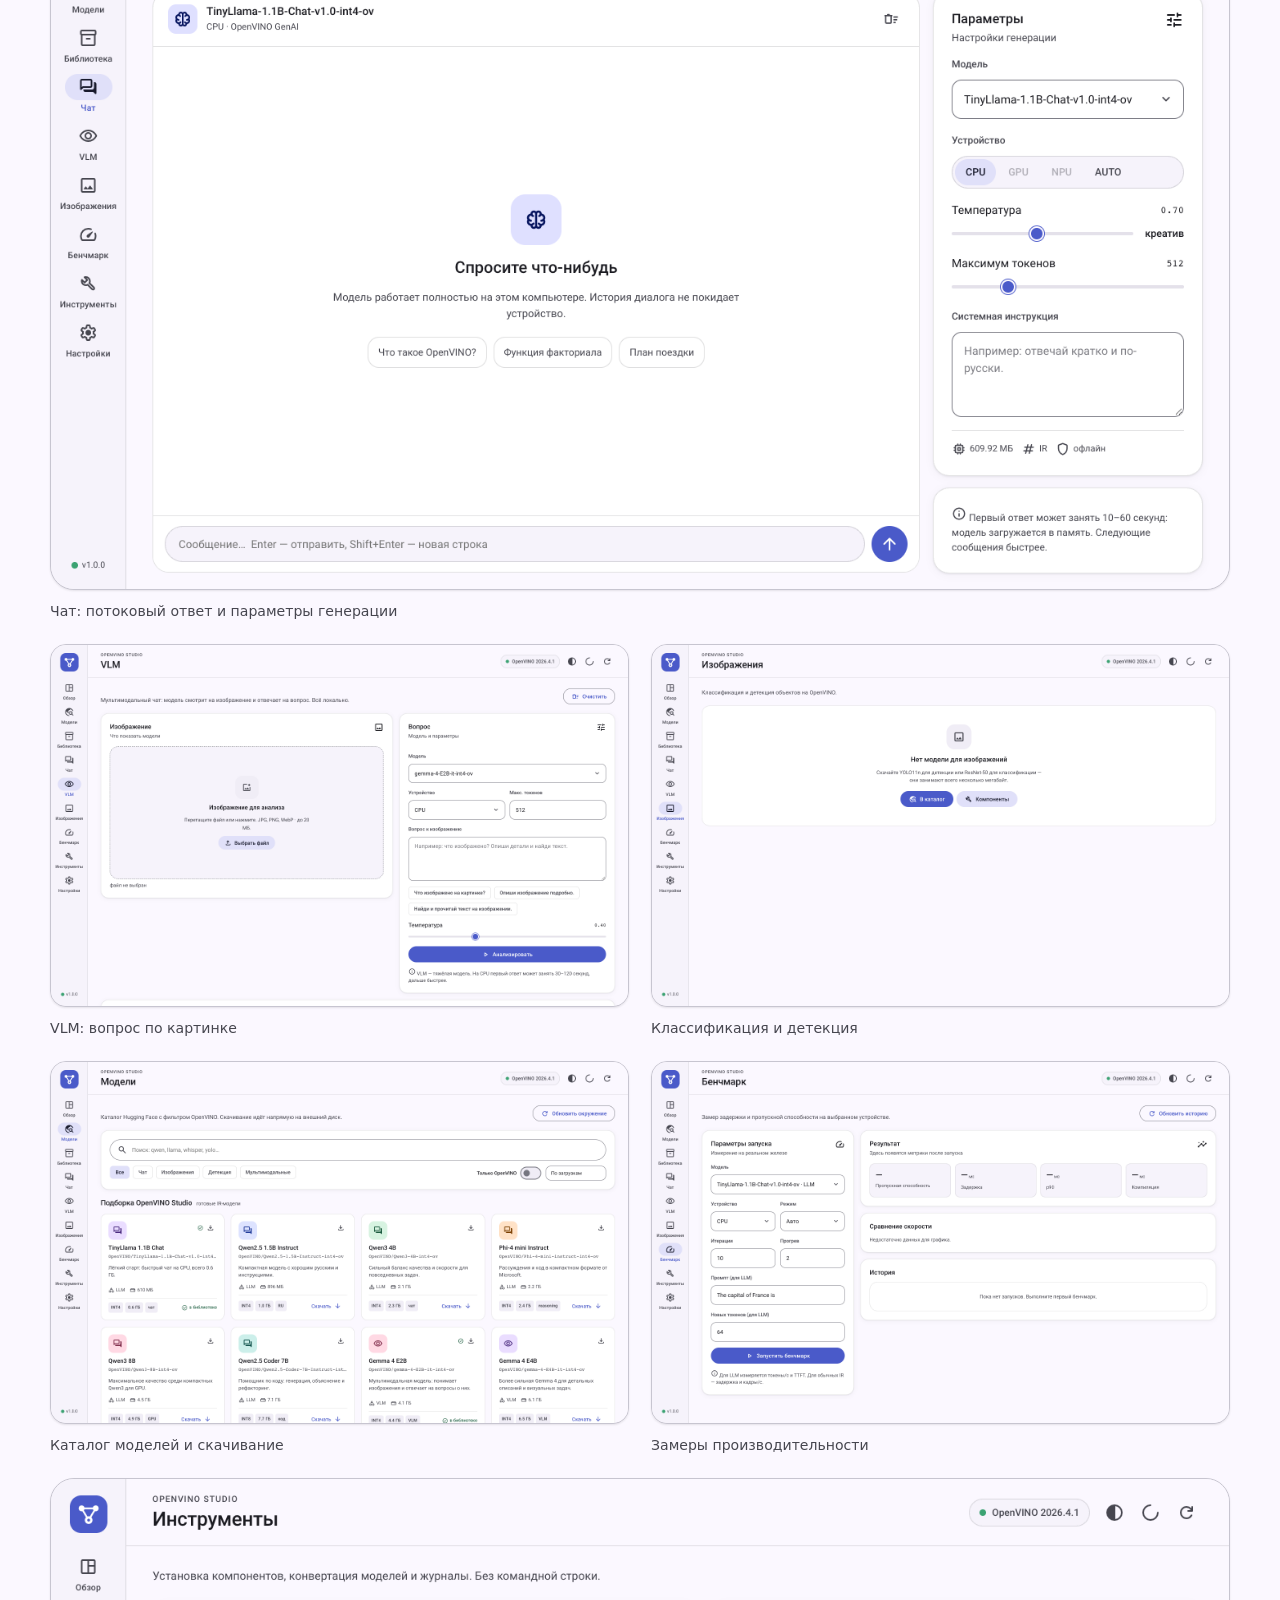
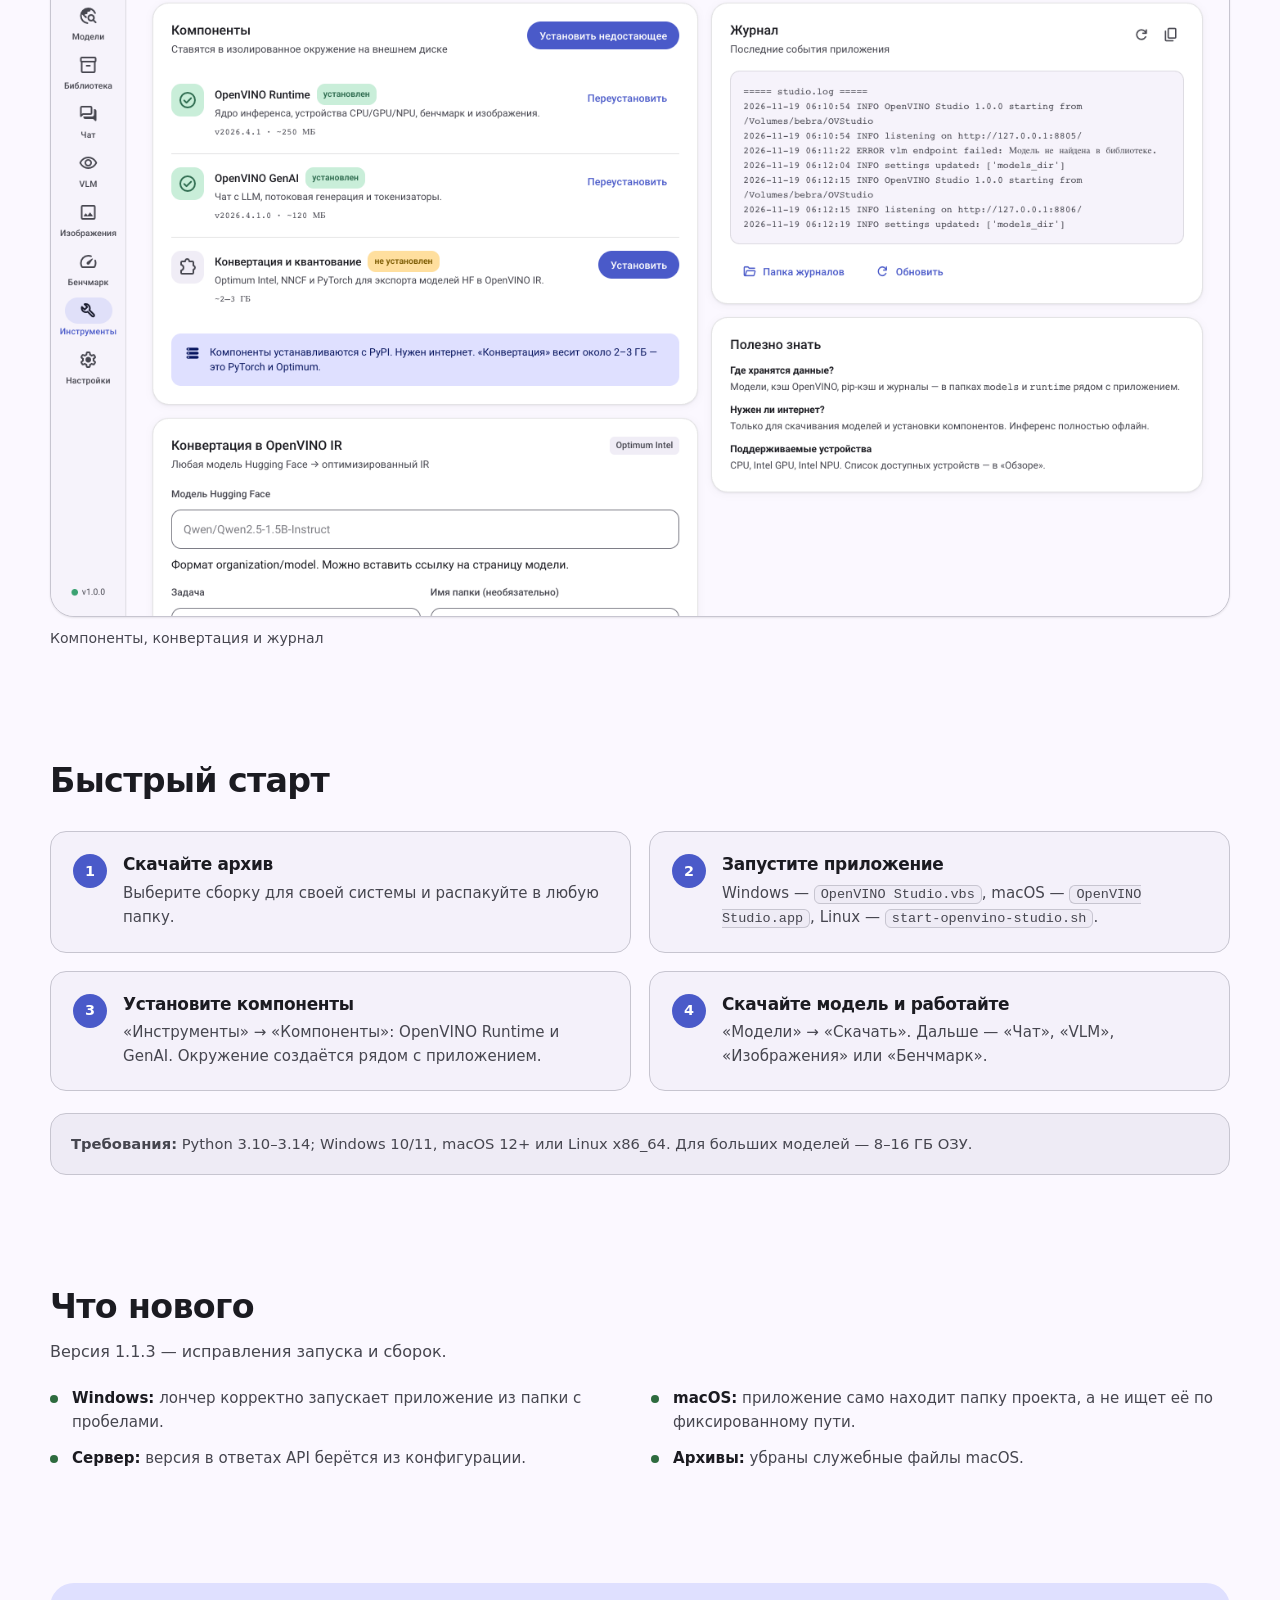
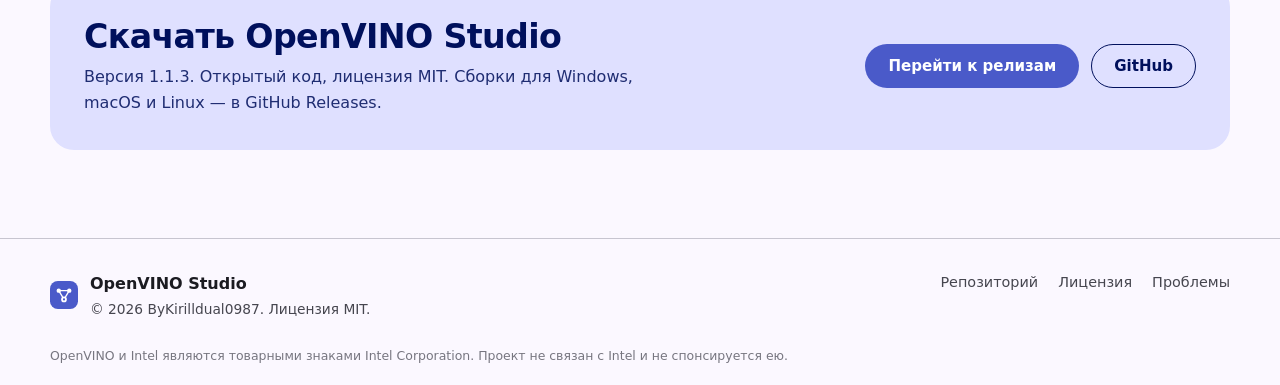
==== commit dccecba5: "fix: Windows quoting, native error dialogs, version 1.1.3; site changelog" ====
--- a/docs/index.html
+++ b/docs/index.html
@@ -22,6 +22,7 @@
       <a href="#features">Возможности</a>
       <a href="#screens">Интерфейс</a>
       <a href="#start">Быстрый старт</a>
+      <a href="#changes">Обновления</a>
       <a href="#download">Скачать</a>
     </nav>
     <a class="btn filled" href="https://github.com/kirilldual0987/openvino-studio/releases/latest">Релизы</a>
@@ -152,11 +153,22 @@
     </div>
   </section>
 
+  <section class="wrap changes" id="changes">
+    <h2>Что нового</h2>
+    <p class="section-lead">Версия 1.1.3 — исправления запуска и сборок.</p>
+    <ul class="change-list">
+      <li><strong>Windows:</strong> лончер корректно запускает приложение из папки с пробелами.</li>
+      <li><strong>macOS:</strong> приложение само находит папку проекта, а не ищет её по фиксированному пути.</li>
+      <li><strong>Сервер:</strong> версия в ответах API берётся из конфигурации.</li>
+      <li><strong>Архивы:</strong> убраны служебные файлы macOS.</li>
+    </ul>
+  </section>
+
   <section class="wrap download" id="download">
     <div class="download-card">
       <div>
         <h2>Скачать OpenVINO Studio</h2>
-        <p>Открытый код, лицензия MIT. Сборки для Windows, macOS и Linux — в GitHub Releases.</p>
+        <p>Версия 1.1.3. Открытый код, лицензия MIT. Сборки для Windows, macOS и Linux — в GitHub Releases.</p>
       </div>
       <div class="download-actions">
         <a class="btn filled" href="https://github.com/kirilldual0987/openvino-studio/releases/latest">Перейти к релизам</a>
--- a/docs/styles.css
+++ b/docs/styles.css
@@ -231,6 +231,32 @@
   font-size: .92rem;
 }
 
+/* Changelog */
+.change-list {
+  list-style: none;
+  padding: 0;
+  margin: 22px 0 0;
+  display: grid;
+  grid-template-columns: repeat(2, 1fr);
+  gap: 12px 22px;
+}
+.change-list li {
+  position: relative;
+  padding-left: 22px;
+  color: var(--on-surface-variant);
+  font-size: .94rem;
+}
+.change-list li::before {
+  content: "";
+  position: absolute;
+  left: 0;
+  top: .55em;
+  width: 8px; height: 8px;
+  border-radius: 50%;
+  background: var(--success);
+}
+.change-list strong { color: var(--on-surface); font-weight: 600; }
+
 /* Download */
 .download-card {
   display: flex;
@@ -264,7 +290,7 @@
 }
 @media (max-width: 680px) {
   .wrap { width: calc(100% - 32px); }
-  .features .grid, .screen-grid, .steps { grid-template-columns: 1fr; }
+  .features .grid, .screen-grid, .steps, .change-list { grid-template-columns: 1fr; }
   .download-card { flex-direction: column; align-items: flex-start; padding: 26px; }
   .footer-inner { flex-direction: column; }
   .topbar-inner { height: 62px; }
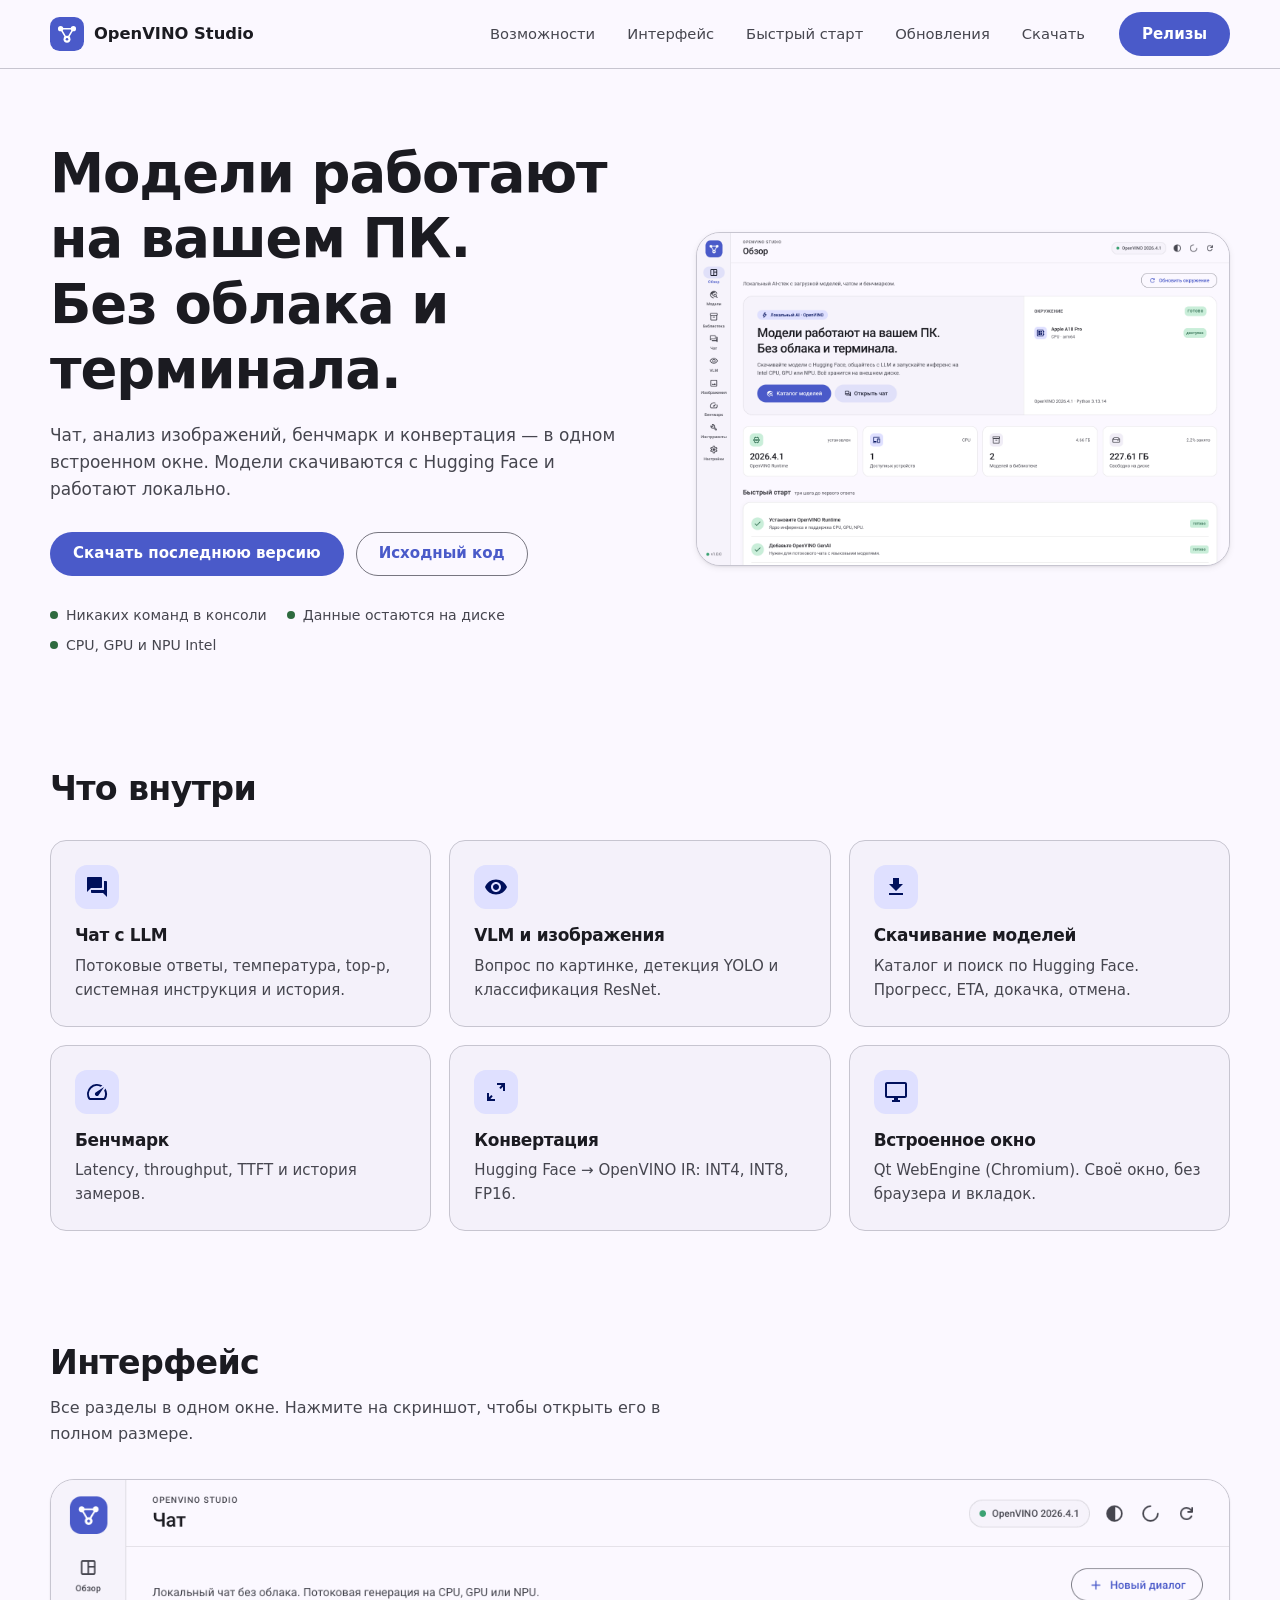
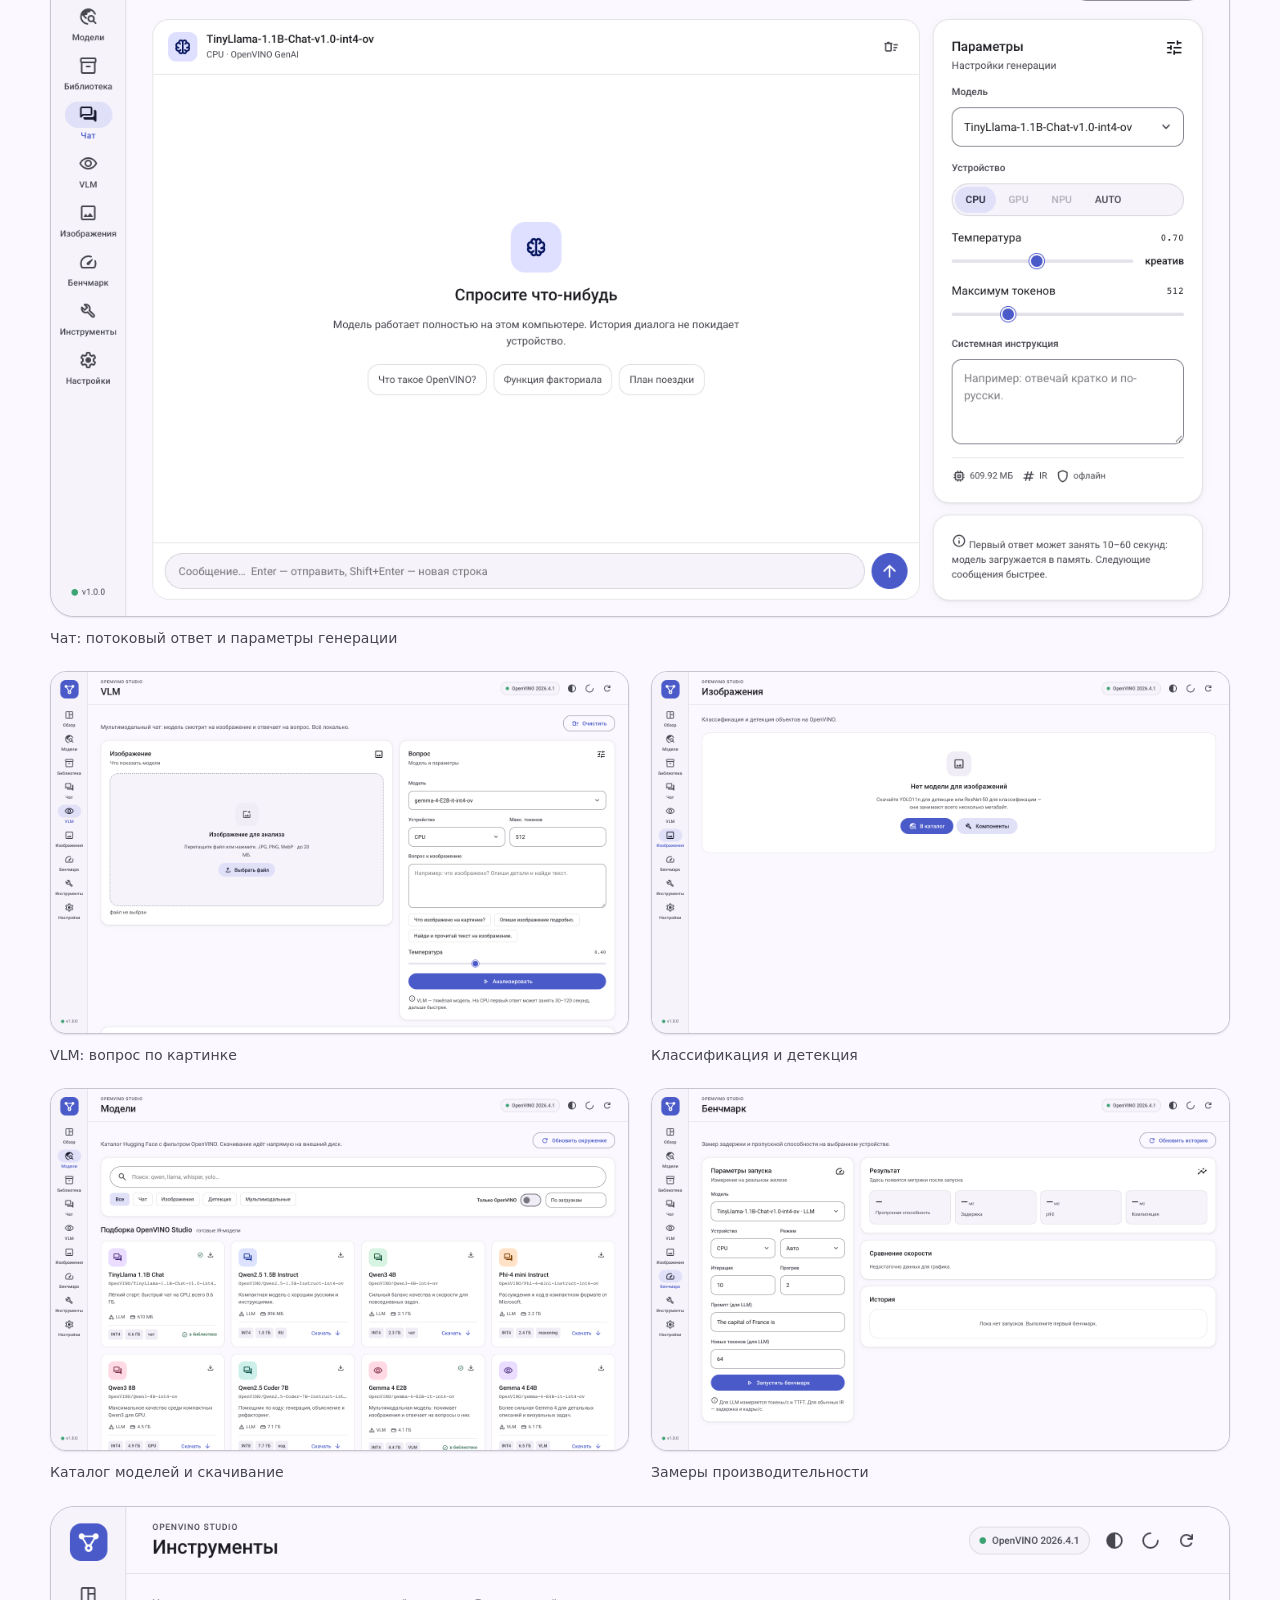
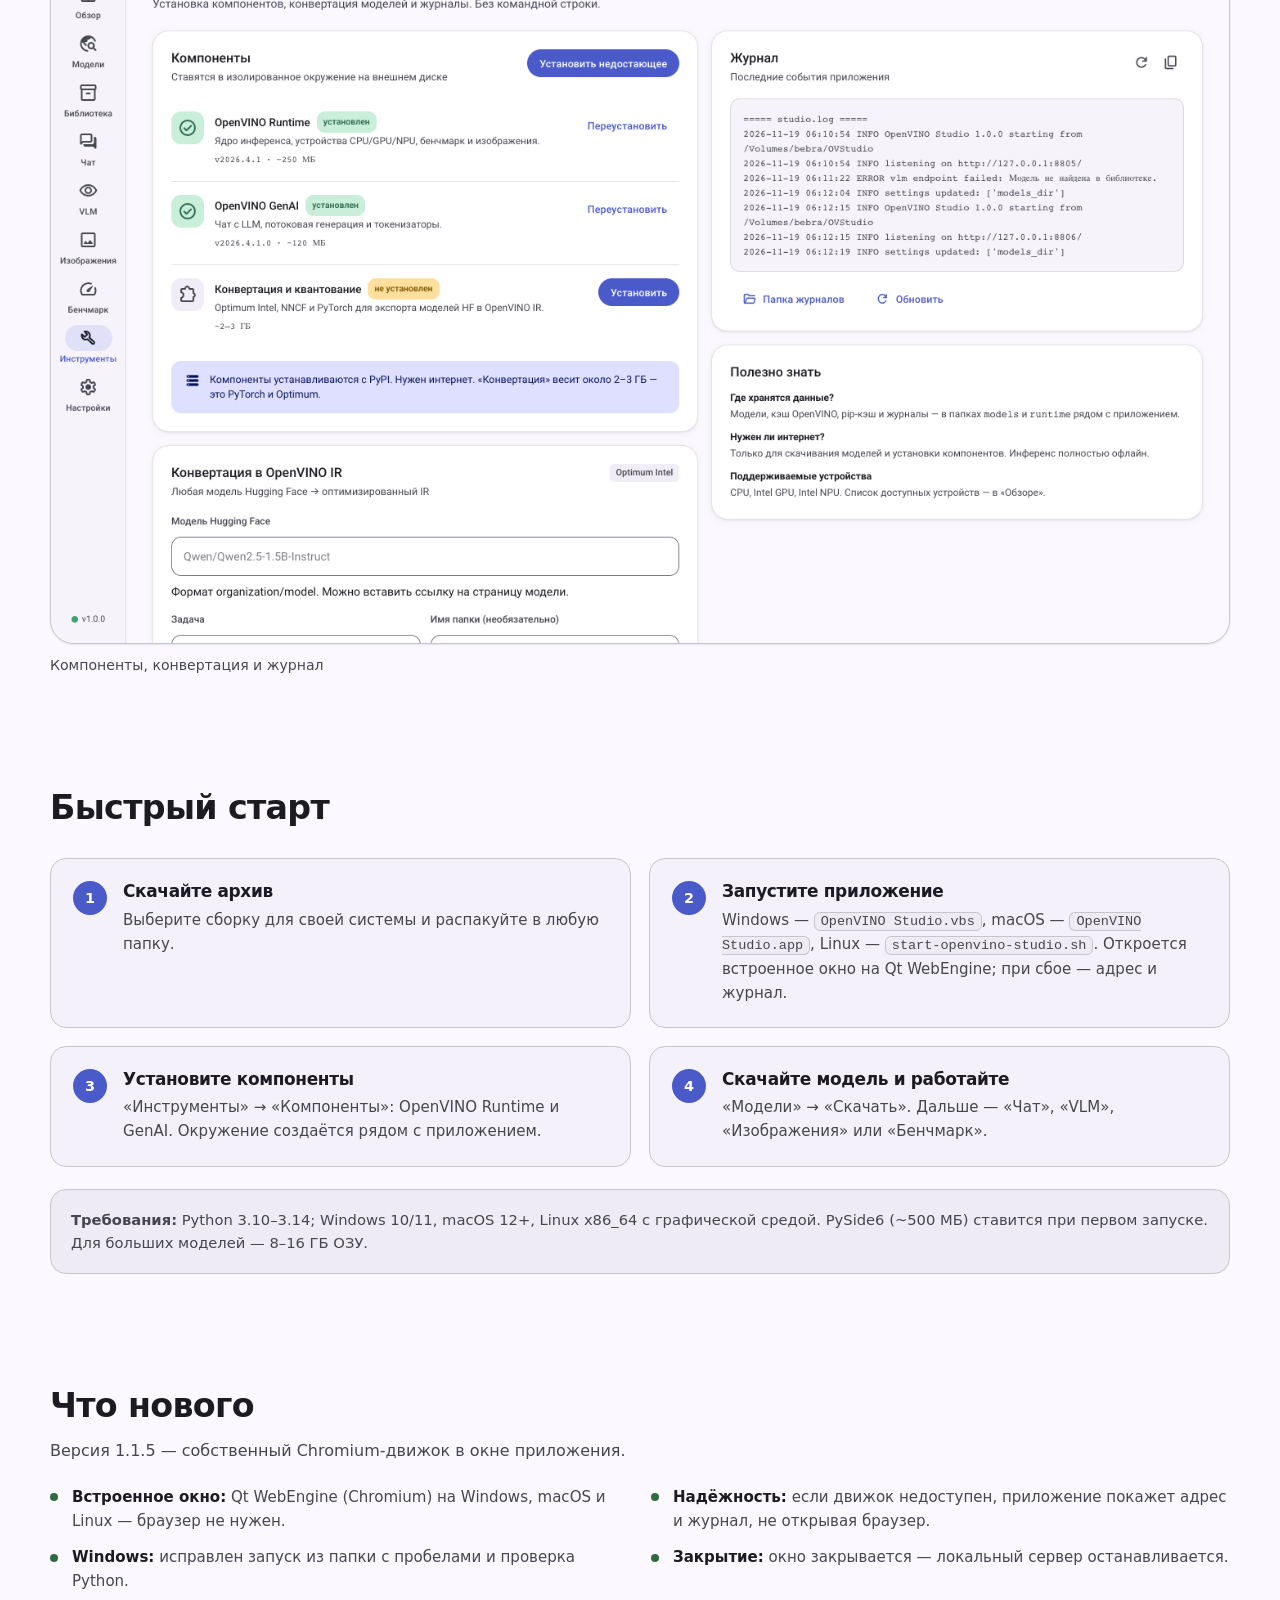
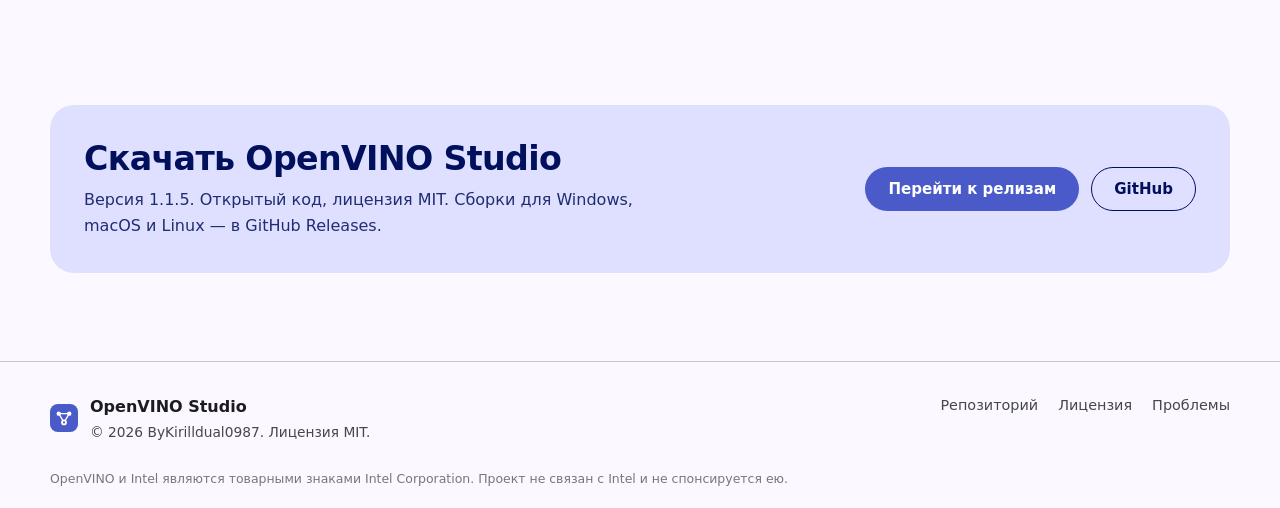
==== commit 95d7c5f1: "feat: embedded Qt WebEngine window on all platforms, auto-install PySide6 (1.1.5)" ====
--- a/docs/index.html
+++ b/docs/index.html
@@ -33,7 +33,7 @@
   <section class="hero wrap">
     <div class="hero-copy">
       <h1>Модели работают на вашем ПК.<br>Без облака и терминала.</h1>
-      <p class="lead">Чат, анализ изображений, бенчмарк и конвертация — в одном окне. Модели скачиваются с Hugging Face и работают локально.</p>
+      <p class="lead">Чат, анализ изображений, бенчмарк и конвертация — в одном встроенном окне. Модели скачиваются с Hugging Face и работают локально.</p>
       <div class="hero-actions">
         <a class="btn filled" href="https://github.com/kirilldual0987/openvino-studio/releases/latest">Скачать последнюю версию</a>
         <a class="btn outlined" href="https://github.com/kirilldual0987/openvino-studio">Исходный код</a>
@@ -78,9 +78,9 @@
         <p>Hugging Face → OpenVINO IR: INT4, INT8, FP16.</p>
       </article>
       <article class="card">
-        <div class="card-icon"><svg viewBox="0 0 24 24" width="24" height="24" aria-hidden="true"><path fill="currentColor" d="M13 2.05V12h5l-7 9.95V12H7l6-9.95z"/></svg></div>
-        <h3>Всё локально</h3>
-        <p>Модели, кэш и журналы — на вашем диске.</p>
+        <div class="card-icon"><svg viewBox="0 0 24 24" width="24" height="24" aria-hidden="true"><path fill="currentColor" d="M21 2H3c-1.1 0-2 .9-2 2v12c0 1.1.9 2 2 2h7v2H8v2h8v-2h-2v-2h7c1.1 0 2-.9 2-2V4c0-1.1-.9-2-2-2zm0 14H3V4h18v12z"/></svg></div>
+        <h3>Встроенное окно</h3>
+        <p>Qt WebEngine (Chromium). Своё окно, без браузера и вкладок.</p>
       </article>
     </div>
   </section>
@@ -130,7 +130,7 @@
         <span class="step-num">2</span>
         <div>
           <h3>Запустите приложение</h3>
-          <p>Windows — <code>OpenVINO Studio.vbs</code>, macOS — <code>OpenVINO Studio.app</code>, Linux — <code>start-openvino-studio.sh</code>.</p>
+          <p>Windows — <code>OpenVINO Studio.vbs</code>, macOS — <code>OpenVINO Studio.app</code>, Linux — <code>start-openvino-studio.sh</code>. Откроется встроенное окно на Qt WebEngine; при сбое — адрес и журнал.</p>
         </div>
       </div>
       <div class="step">
@@ -149,18 +149,18 @@
       </div>
     </div>
     <div class="note">
-      <strong>Требования:</strong> Python 3.10–3.14; Windows 10/11, macOS 12+ или Linux x86_64. Для больших моделей — 8–16 ГБ ОЗУ.
+      <strong>Требования:</strong> Python 3.10–3.14; Windows 10/11, macOS 12+, Linux x86_64 с графической средой. PySide6 (~500 МБ) ставится при первом запуске. Для больших моделей — 8–16 ГБ ОЗУ.
     </div>
   </section>
 
   <section class="wrap changes" id="changes">
     <h2>Что нового</h2>
-    <p class="section-lead">Версия 1.1.3 — исправления запуска и сборок.</p>
+    <p class="section-lead">Версия 1.1.5 — собственный Chromium-движок в окне приложения.</p>
     <ul class="change-list">
-      <li><strong>Windows:</strong> лончер корректно запускает приложение из папки с пробелами.</li>
-      <li><strong>macOS:</strong> приложение само находит папку проекта, а не ищет её по фиксированному пути.</li>
-      <li><strong>Сервер:</strong> версия в ответах API берётся из конфигурации.</li>
-      <li><strong>Архивы:</strong> убраны служебные файлы macOS.</li>
+      <li><strong>Встроенное окно:</strong> Qt WebEngine (Chromium) на Windows, macOS и Linux — браузер не нужен.</li>
+      <li><strong>Надёжность:</strong> если движок недоступен, приложение покажет адрес и журнал, не открывая браузер.</li>
+      <li><strong>Windows:</strong> исправлен запуск из папки с пробелами и проверка Python.</li>
+      <li><strong>Закрытие:</strong> окно закрывается — локальный сервер останавливается.</li>
     </ul>
   </section>
 
@@ -168,7 +168,7 @@
     <div class="download-card">
       <div>
         <h2>Скачать OpenVINO Studio</h2>
-        <p>Версия 1.1.3. Открытый код, лицензия MIT. Сборки для Windows, macOS и Linux — в GitHub Releases.</p>
+        <p>Версия 1.1.5. Открытый код, лицензия MIT. Сборки для Windows, macOS и Linux — в GitHub Releases.</p>
       </div>
       <div class="download-actions">
         <a class="btn filled" href="https://github.com/kirilldual0987/openvino-studio/releases/latest">Перейти к релизам</a>
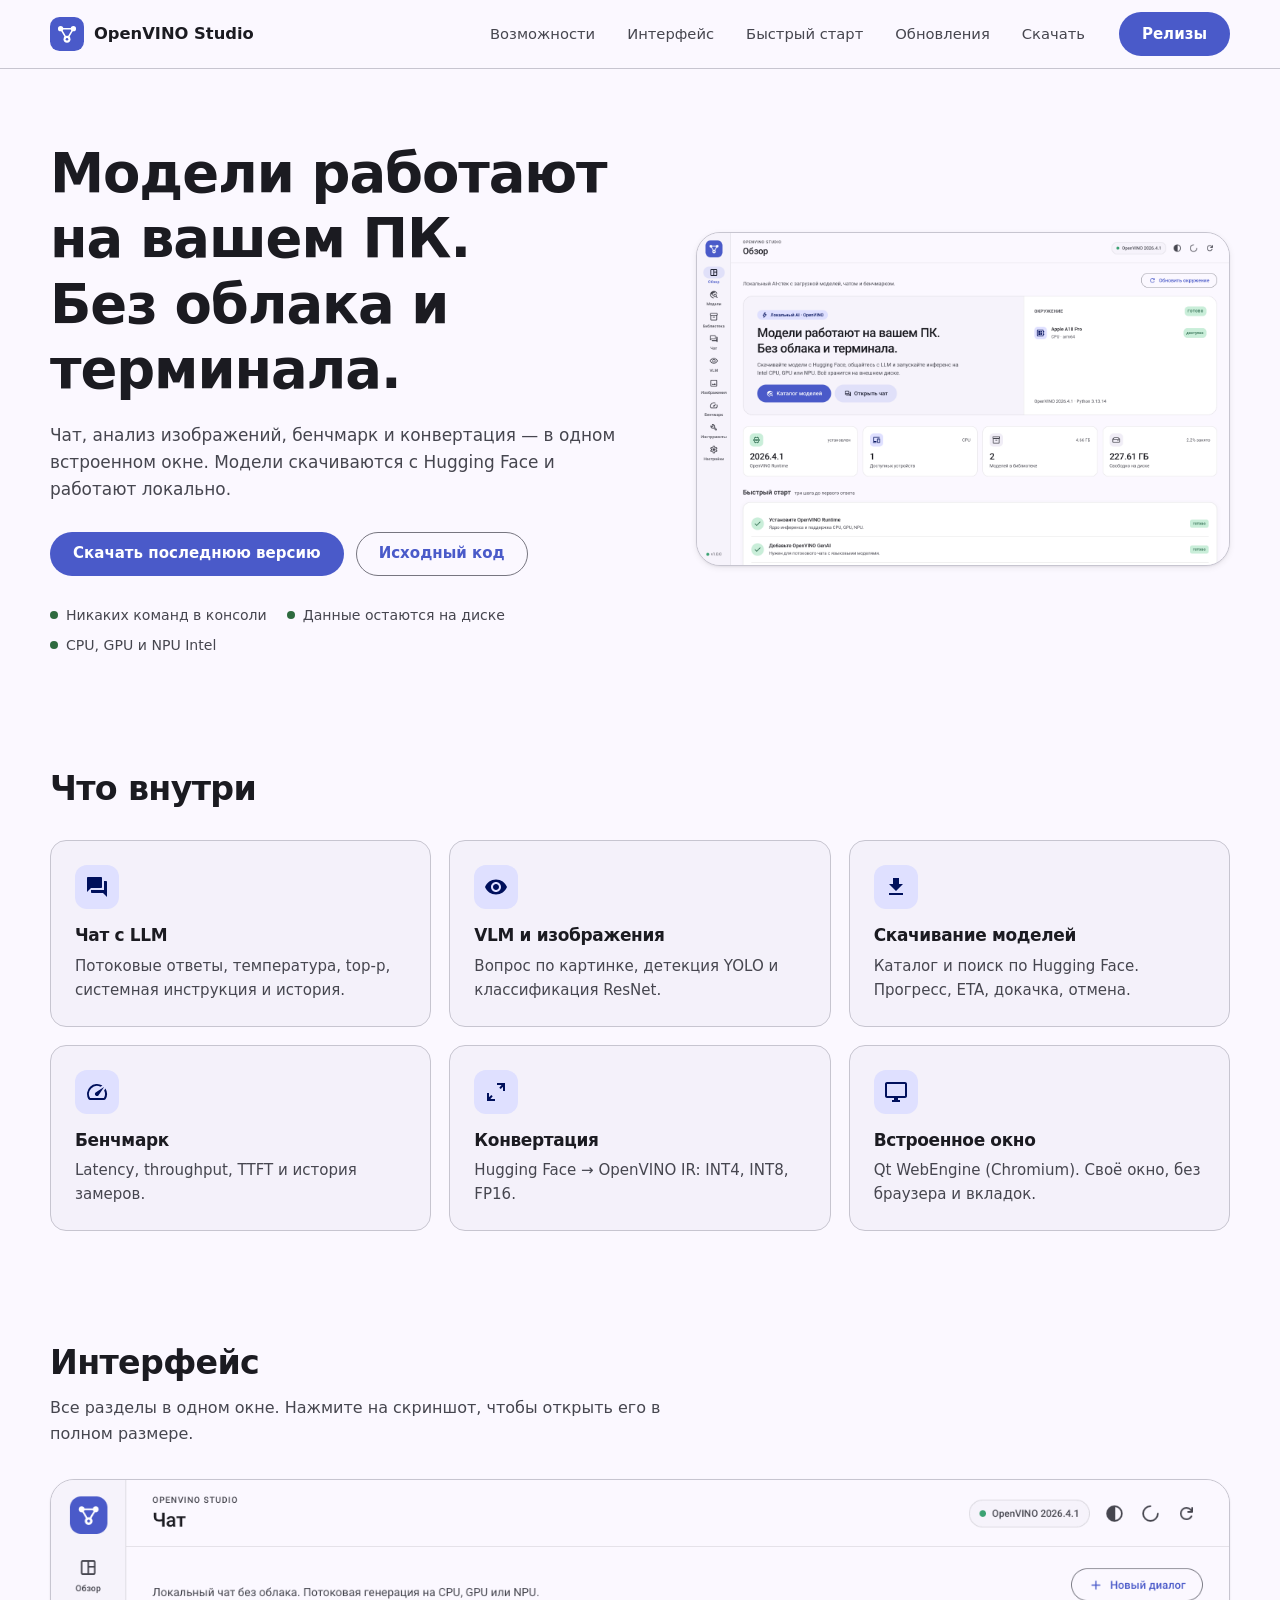
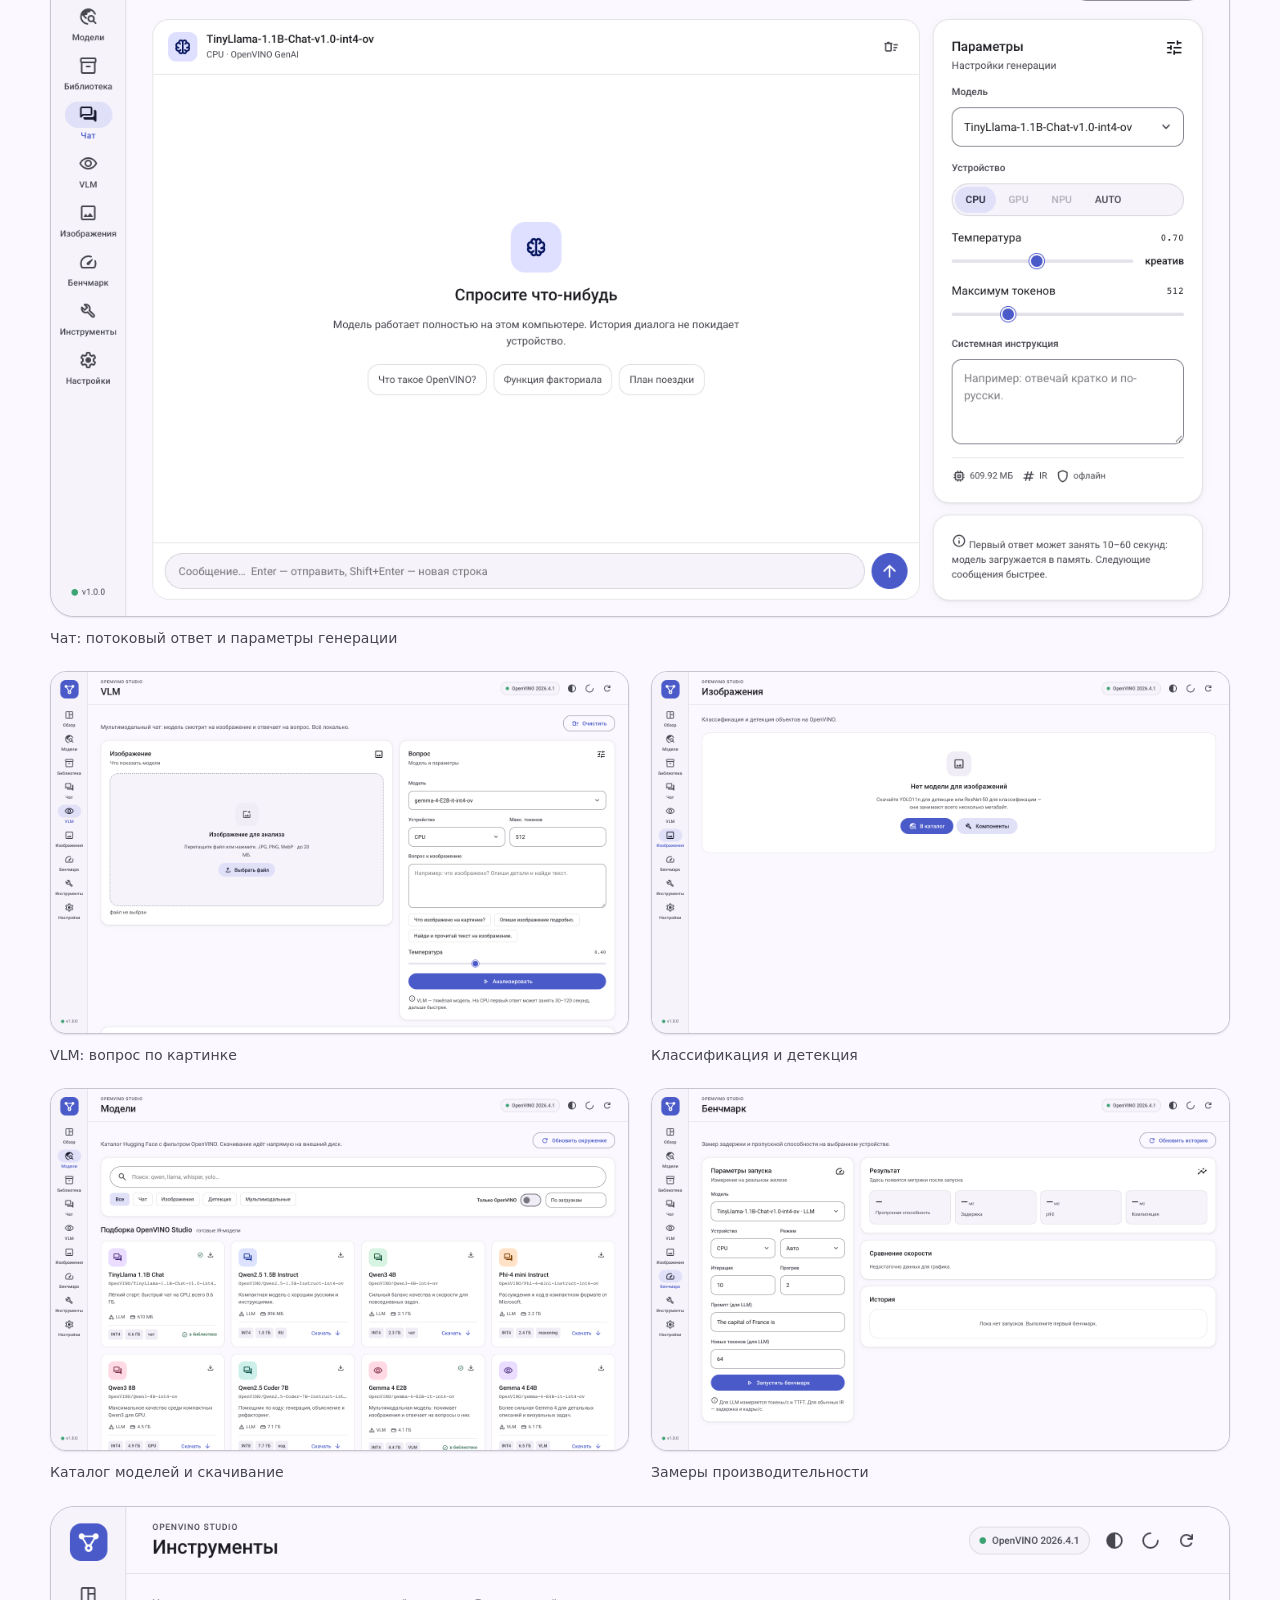
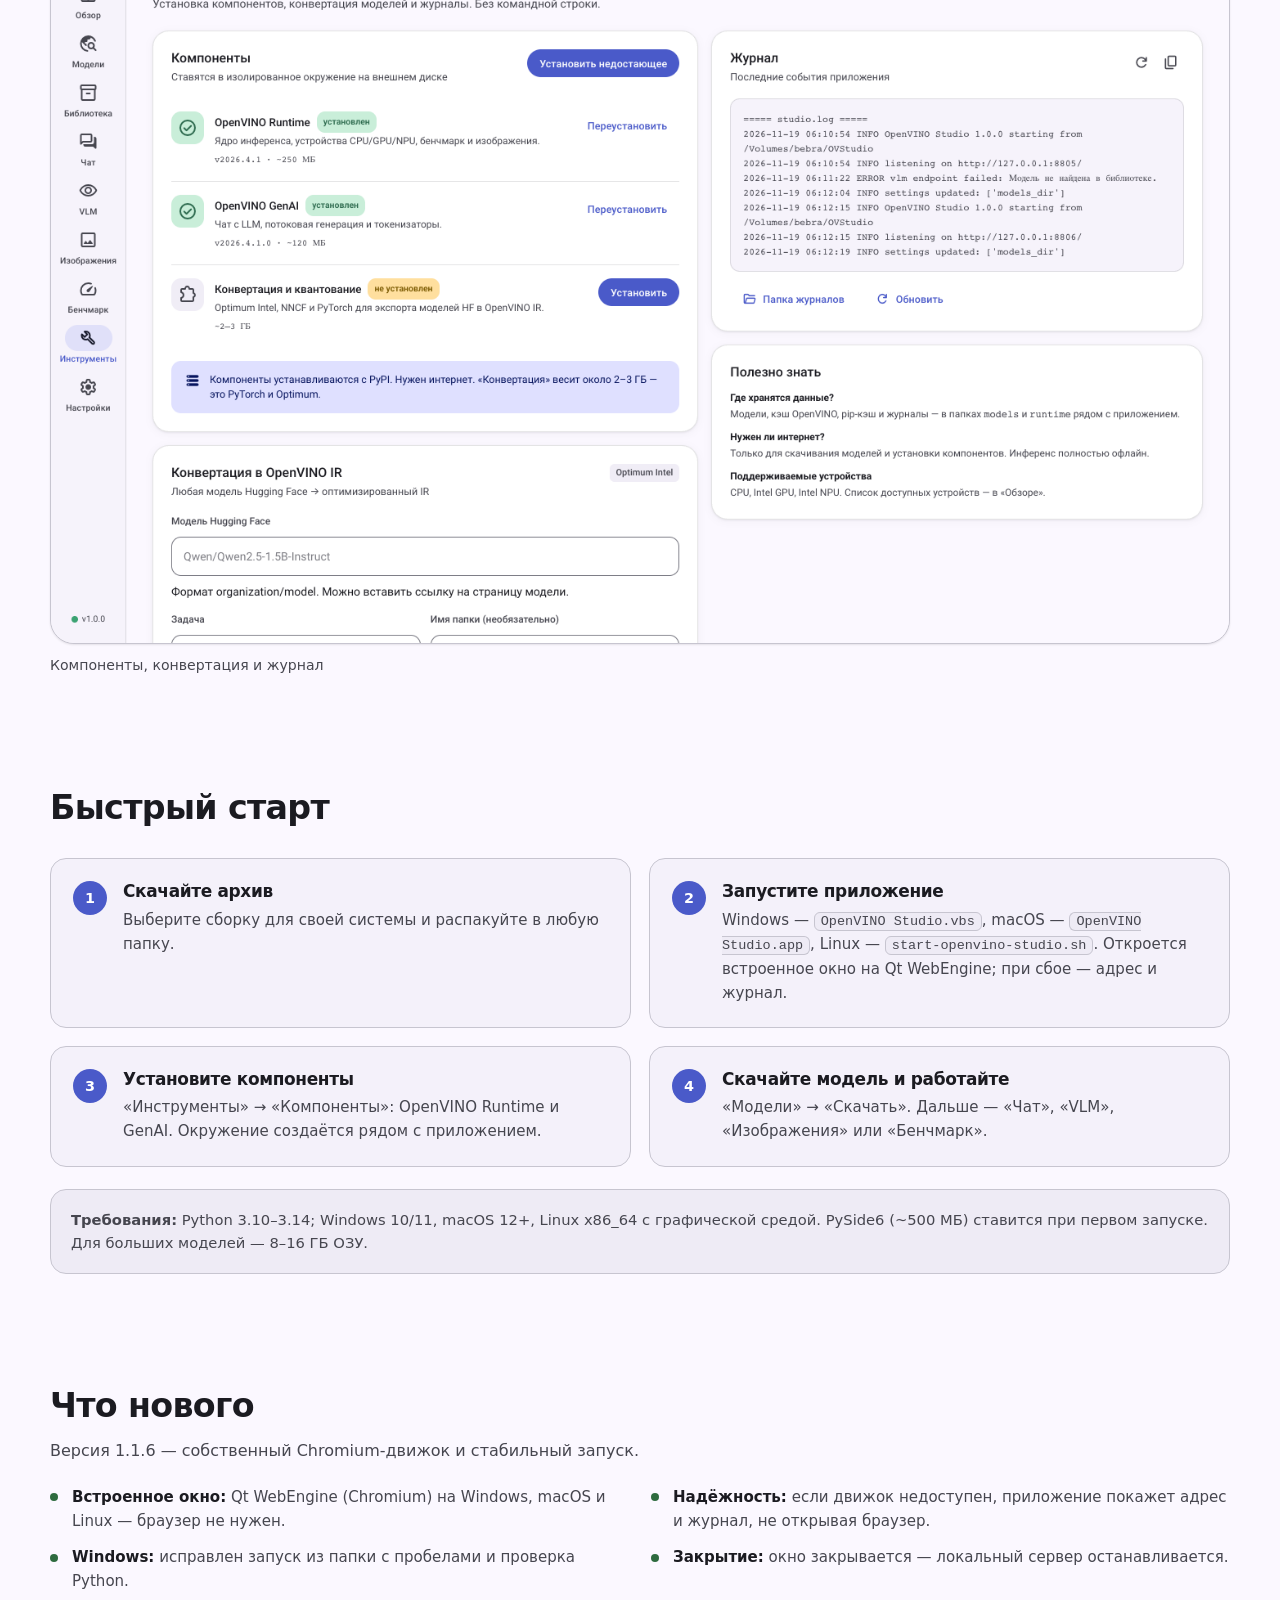
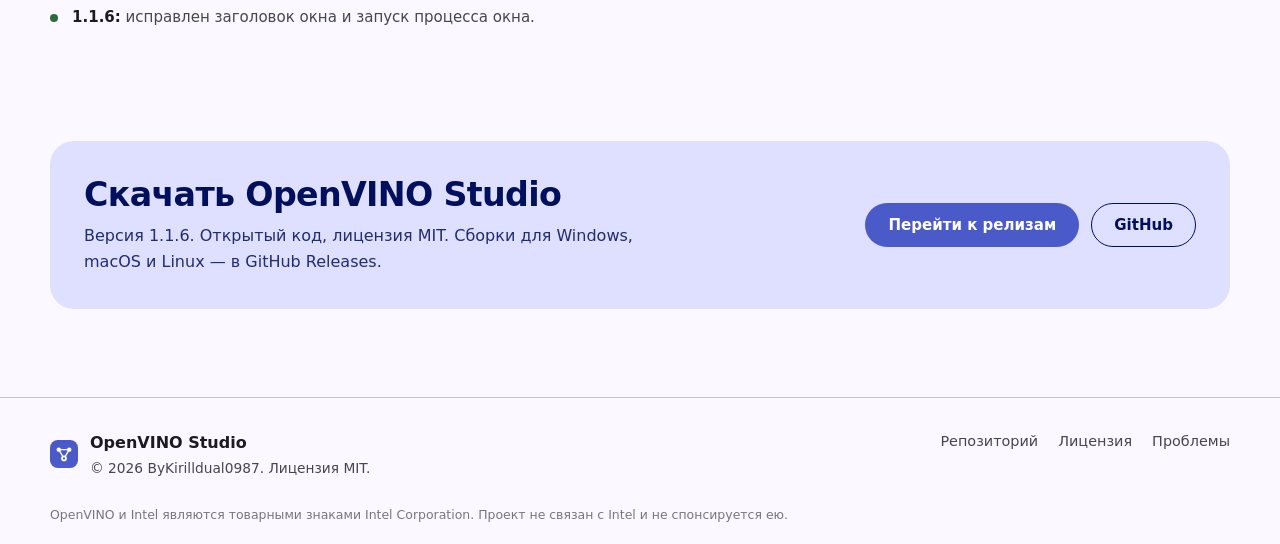
==== commit 5aeb9197: "fix: stable Qt window launch and title, release 1.1.6" ====
--- a/docs/index.html
+++ b/docs/index.html
@@ -155,12 +155,13 @@
 
   <section class="wrap changes" id="changes">
     <h2>Что нового</h2>
-    <p class="section-lead">Версия 1.1.5 — собственный Chromium-движок в окне приложения.</p>
+    <p class="section-lead">Версия 1.1.6 — собственный Chromium-движок и стабильный запуск.</p>
     <ul class="change-list">
       <li><strong>Встроенное окно:</strong> Qt WebEngine (Chromium) на Windows, macOS и Linux — браузер не нужен.</li>
       <li><strong>Надёжность:</strong> если движок недоступен, приложение покажет адрес и журнал, не открывая браузер.</li>
       <li><strong>Windows:</strong> исправлен запуск из папки с пробелами и проверка Python.</li>
       <li><strong>Закрытие:</strong> окно закрывается — локальный сервер останавливается.</li>
+      <li><strong>1.1.6:</strong> исправлен заголовок окна и запуск процесса окна.</li>
     </ul>
   </section>
 
@@ -168,7 +169,7 @@
     <div class="download-card">
       <div>
         <h2>Скачать OpenVINO Studio</h2>
-        <p>Версия 1.1.5. Открытый код, лицензия MIT. Сборки для Windows, macOS и Linux — в GitHub Releases.</p>
+        <p>Версия 1.1.6. Открытый код, лицензия MIT. Сборки для Windows, macOS и Linux — в GitHub Releases.</p>
       </div>
       <div class="download-actions">
         <a class="btn filled" href="https://github.com/kirilldual0987/openvino-studio/releases/latest">Перейти к релизам</a>
